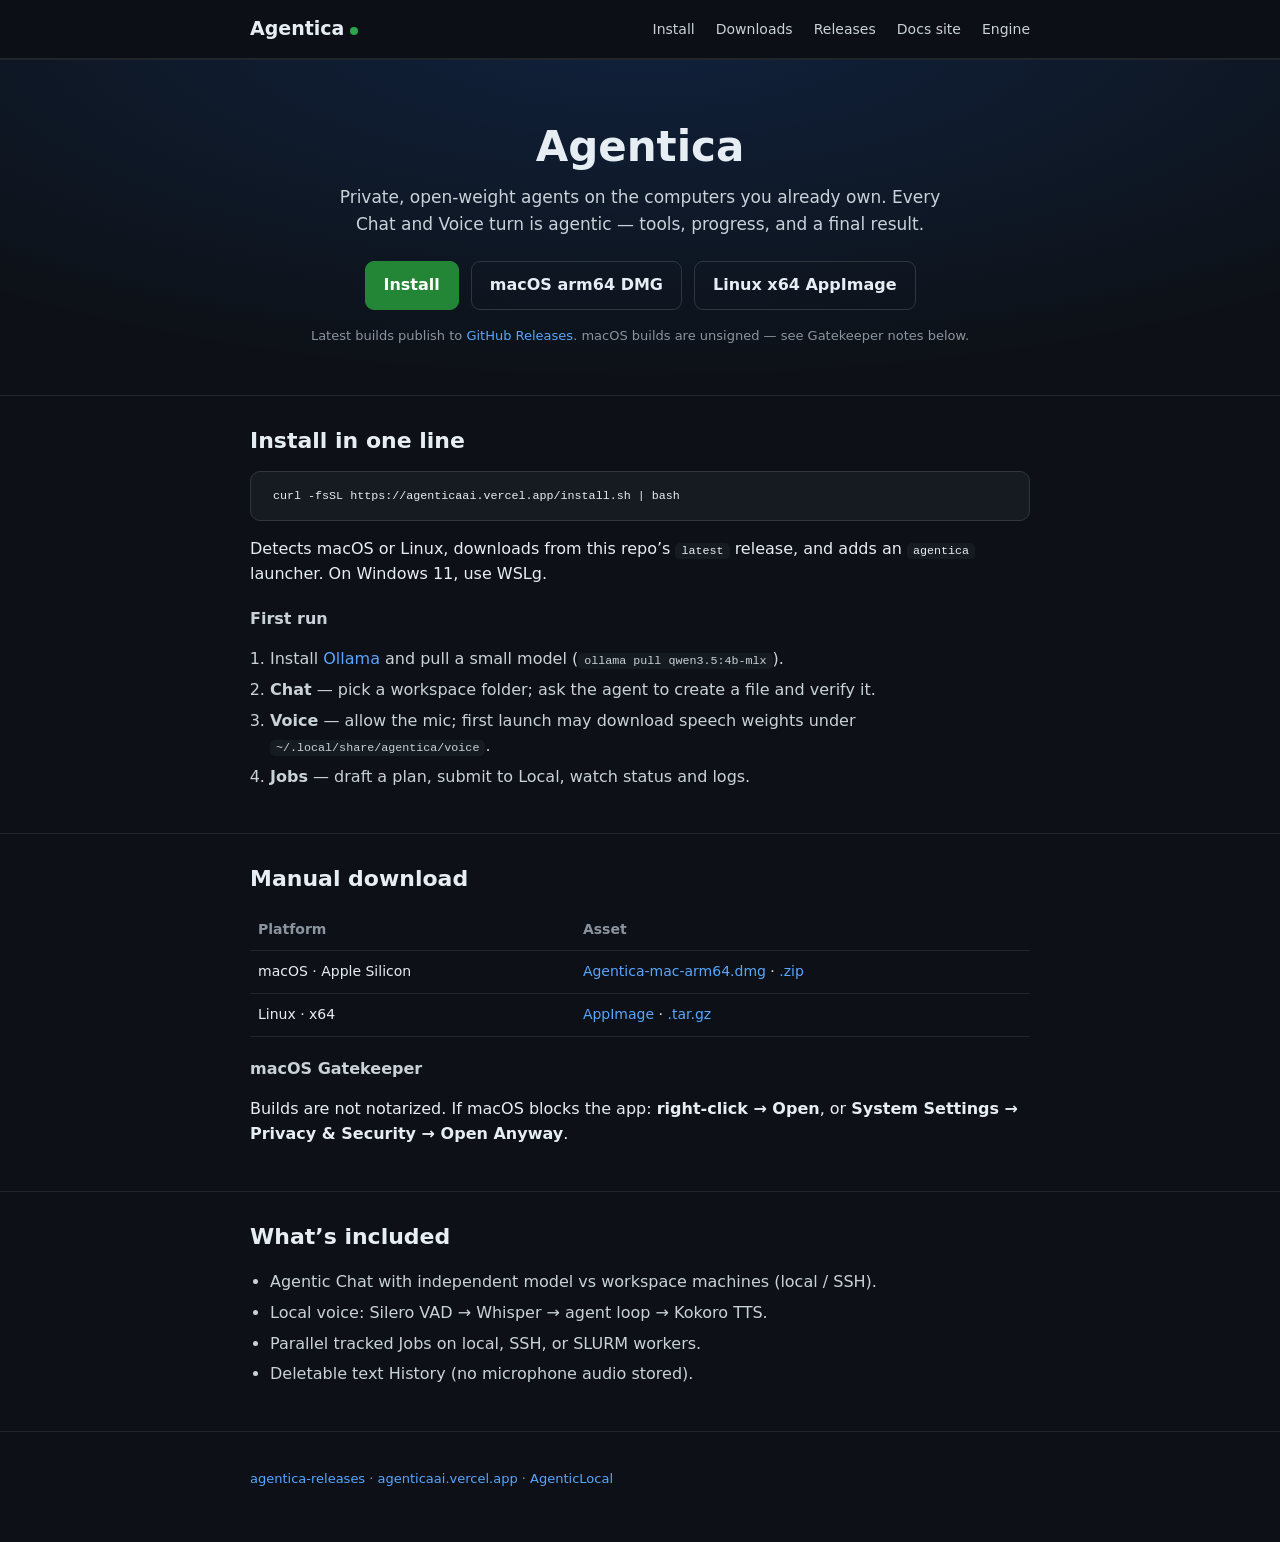
==== docs/index.html @ 96471650 "Add project page and install-first README. Document one-line install, Gatekeeper steps, and GitHub P" ====
<!doctype html>
<html lang="en">
<head>
<meta charset="utf-8" />
<meta name="viewport" content="width=device-width, initial-scale=1" />
<title>Agentica — download</title>
<meta name="description" content="Download Agentica: private, tool-using AI on machines you own. Chat, local voice, and parallel jobs." />
<meta name="theme-color" content="#0d1117" />
<link rel="stylesheet" href="style.css" />
</head>
<body>
<header>
  <div class="wrap nav">
    <a class="logo" href="./">Agentica<span class="dot"></span></a>
    <nav>
      <a href="#install">Install</a>
      <a href="#platforms">Downloads</a>
      <a href="https://github.com/Bowen-AI/agentica-releases/releases/latest">Releases</a>
      <a href="https://agenticaai.vercel.app/">Docs site</a>
      <a href="https://github.com/Bowen-AI/AgenticLocal">Engine</a>
    </nav>
  </div>
</header>

<section class="hero">
  <div class="wrap">
    <h1>Agentica</h1>
    <p class="lede">
      Private, open-weight agents on the computers you already own.
      Every Chat and Voice turn is agentic — tools, progress, and a final result.
    </p>
    <div class="cta">
      <a class="btn primary" href="#install">Install</a>
      <a class="btn" id="dl-mac" href="https://github.com/Bowen-AI/agentica-releases/releases/latest/download/Agentica-mac-arm64.dmg">macOS arm64 DMG</a>
      <a class="btn" id="dl-linux" href="https://github.com/Bowen-AI/agentica-releases/releases/latest/download/Agentica-linux-x64.AppImage">Linux x64 AppImage</a>
    </div>
    <p class="sub">Latest builds publish to
      <a href="https://github.com/Bowen-AI/agentica-releases/releases/latest">GitHub Releases</a>.
      macOS builds are unsigned — see Gatekeeper notes below.
    </p>
  </div>
</section>

<section id="install">
  <div class="wrap">
    <h2>Install in one line</h2>
    <pre class="code"><code>curl -fsSL https://agenticaai.vercel.app/install.sh | bash</code></pre>
    <p>Detects macOS or Linux, downloads from this repo’s <code>latest</code> release, and adds an <code>agentica</code> launcher. On Windows 11, use WSLg.</p>
    <h3>First run</h3>
    <ol>
      <li>Install <a href="https://ollama.com">Ollama</a> and pull a small model (<code>ollama pull qwen3.5:4b-mlx</code>).</li>
      <li><strong>Chat</strong> — pick a workspace folder; ask the agent to create a file and verify it.</li>
      <li><strong>Voice</strong> — allow the mic; first launch may download speech weights under <code>~/.local/share/agentica/voice</code>.</li>
      <li><strong>Jobs</strong> — draft a plan, submit to Local, watch status and logs.</li>
    </ol>
  </div>
</section>

<section id="platforms">
  <div class="wrap">
    <h2>Manual download</h2>
    <table>
      <thead><tr><th>Platform</th><th>Asset</th></tr></thead>
      <tbody>
        <tr>
          <td>macOS · Apple Silicon</td>
          <td><a href="https://github.com/Bowen-AI/agentica-releases/releases/latest/download/Agentica-mac-arm64.dmg">Agentica-mac-arm64.dmg</a>
            · <a href="https://github.com/Bowen-AI/agentica-releases/releases/latest/download/Agentica-mac-arm64.zip">.zip</a></td>
        </tr>
        <tr>
          <td>Linux · x64</td>
          <td><a href="https://github.com/Bowen-AI/agentica-releases/releases/latest/download/Agentica-linux-x64.AppImage">AppImage</a>
            · <a href="https://github.com/Bowen-AI/agentica-releases/releases/latest/download/Agentica-linux-x64.tar.gz">.tar.gz</a></td>
        </tr>
      </tbody>
    </table>
    <h3>macOS Gatekeeper</h3>
    <p>Builds are not notarized. If macOS blocks the app: <strong>right-click → Open</strong>, or
      <strong>System Settings → Privacy &amp; Security → Open Anyway</strong>.</p>
  </div>
</section>

<section>
  <div class="wrap">
    <h2>What’s included</h2>
    <ul>
      <li>Agentic Chat with independent model vs workspace machines (local / SSH).</li>
      <li>Local voice: Silero VAD → Whisper → agent loop → Kokoro TTS.</li>
      <li>Parallel tracked Jobs on local, SSH, or SLURM workers.</li>
      <li>Deletable text History (no microphone audio stored).</li>
    </ul>
  </div>
</section>

<footer>
  <div class="wrap">
    <p>
      <a href="https://github.com/Bowen-AI/agentica-releases">agentica-releases</a>
      · <a href="https://agenticaai.vercel.app/">agenticaai.vercel.app</a>
      · <a href="https://github.com/Bowen-AI/AgenticLocal">AgenticLocal</a>
    </p>
  </div>
</footer>
</body>
</html>
---- docs/style.css ----
:root { color-scheme: dark; }
* { box-sizing: border-box; }
body {
  margin: 0;
  background: #0d1117;
  color: #e6edf3;
  font-family: system-ui, -apple-system, Segoe UI, Roboto, sans-serif;
  line-height: 1.55;
}
a { color: #58a6ff; text-decoration: none; }
a:hover { text-decoration: underline; }
code {
  background: #161b22;
  padding: 1px 6px;
  border-radius: 5px;
  font-size: .9em;
}
.wrap { max-width: 820px; margin: 0 auto; padding: 0 20px; }

header {
  border-bottom: 1px solid #21262d;
  position: sticky;
  top: 0;
  background: rgba(13, 17, 23, .9);
  backdrop-filter: blur(6px);
}
.nav {
  display: flex;
  align-items: center;
  justify-content: space-between;
  height: 58px;
}
.logo { font-weight: 800; font-size: 19px; color: #e6edf3; }
.logo:hover { text-decoration: none; }
.logo .dot {
  display: inline-block;
  width: 8px;
  height: 8px;
  border-radius: 50%;
  background: #2da44e;
  margin-left: 6px;
}
nav a { margin-left: 16px; color: #c9d1d9; font-size: 14px; }

.hero {
  padding: 64px 0 36px;
  text-align: center;
  background: radial-gradient(1000px 360px at 50% -40px, rgba(31, 111, 235, .18), transparent);
}
.hero h1 { font-size: 42px; margin: 0 0 14px; line-height: 1.1; }
.lede {
  font-size: 17px;
  color: #c9d1d9;
  max-width: 640px;
  margin: 0 auto 24px;
}
.cta {
  display: flex;
  gap: 12px;
  justify-content: center;
  flex-wrap: wrap;
}
.btn {
  display: inline-block;
  padding: 11px 18px;
  border-radius: 9px;
  border: 1px solid #30363d;
  color: #e6edf3;
  font-weight: 600;
}
.btn.primary { background: #238636; border-color: #238636; color: #fff; }
.btn:hover { text-decoration: none; border-color: #58a6ff; }
.sub { color: #8b949e; font-size: 13px; margin-top: 16px; }

section { padding: 28px 0; border-top: 1px solid #21262d; }
h2 { margin: 0 0 12px; font-size: 22px; }
h3 { margin: 20px 0 8px; font-size: 16px; color: #c9d1d9; }
ol, ul { padding-left: 1.25rem; color: #c9d1d9; }
li { margin: 6px 0; }

.code {
  background: #161b22;
  border: 1px solid #30363d;
  border-radius: 10px;
  padding: 14px 16px;
  overflow-x: auto;
  color: #e6edf3;
}
table {
  width: 100%;
  border-collapse: collapse;
  font-size: 14px;
}
th, td {
  text-align: left;
  padding: 10px 8px;
  border-bottom: 1px solid #21262d;
}
th { color: #8b949e; font-weight: 600; }

footer {
  border-top: 1px solid #21262d;
  padding: 24px 0 40px;
  color: #8b949e;
  font-size: 13px;
}

@media (max-width: 640px) {
  .hero h1 { font-size: 32px; }
  nav a { margin-left: 10px; font-size: 13px; }
}
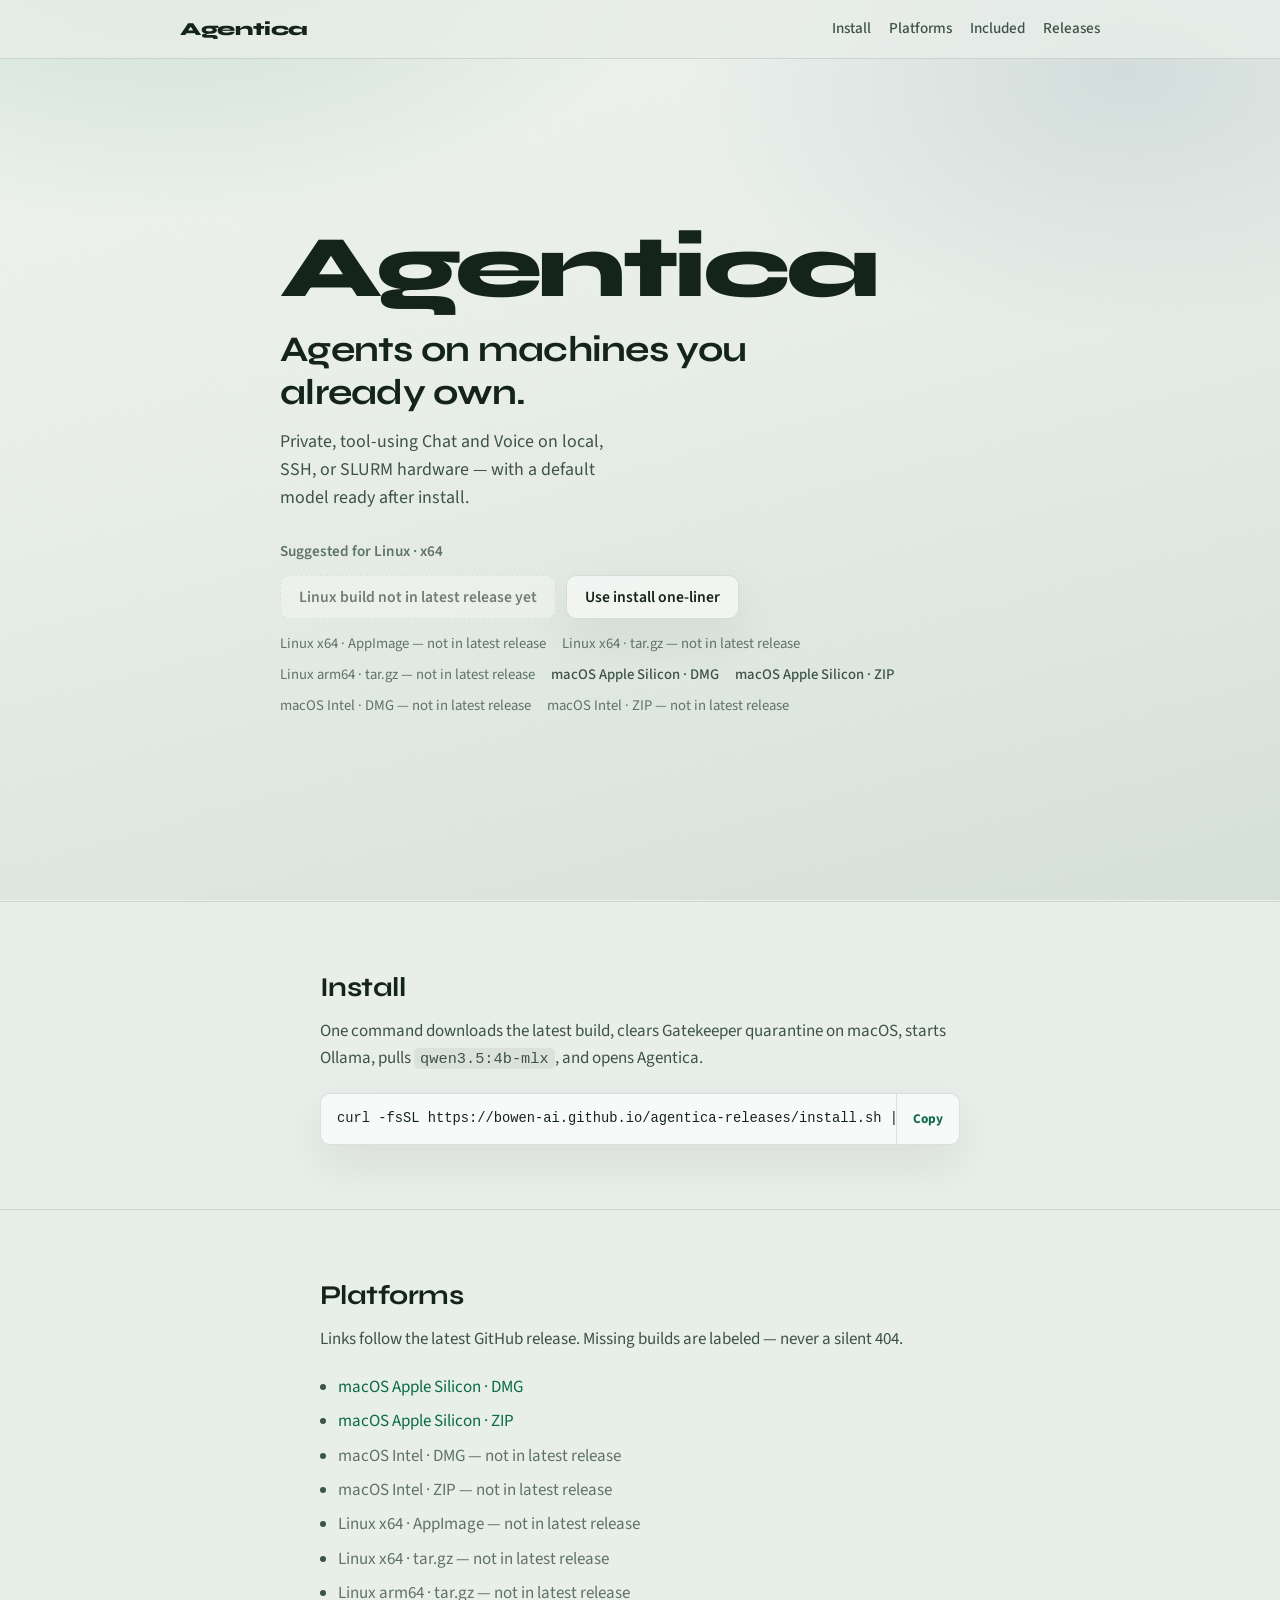
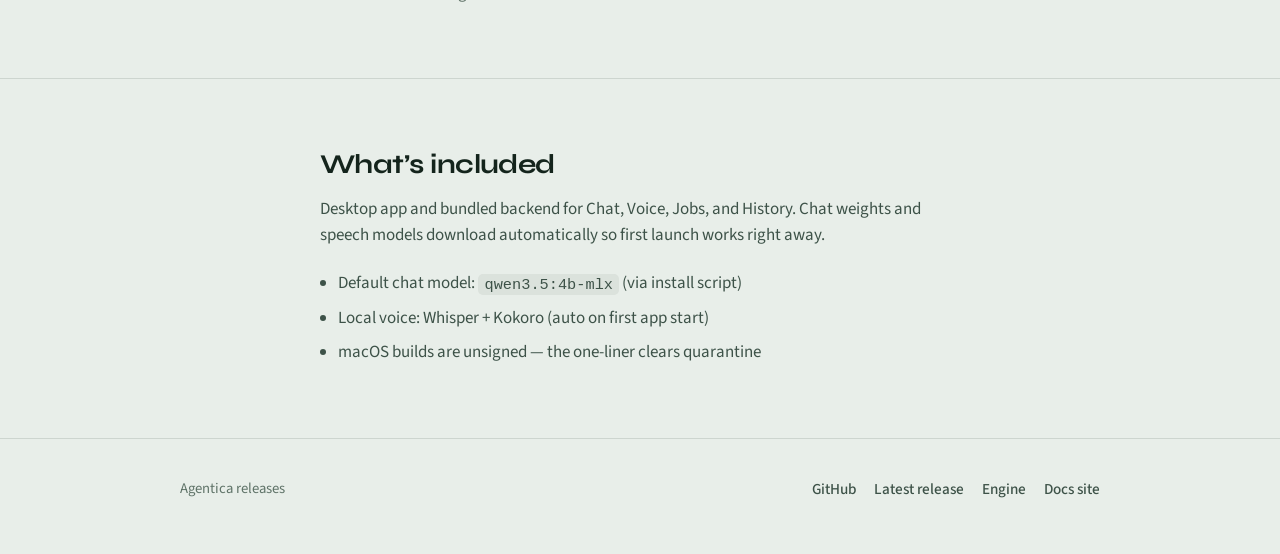
==== commit 1c0cd9db: "Polish Pages landing with working OS-aware downloads. Professional light hero, Syne/Source Sans typo" ====
--- a/docs/index.html
+++ b/docs/index.html
@@ -3,103 +3,89 @@
 <head>
 <meta charset="utf-8" />
 <meta name="viewport" content="width=device-width, initial-scale=1" />
-<title>Agentica — download</title>
-<meta name="description" content="Download Agentica: private, tool-using AI on machines you own. Chat, local voice, and parallel jobs." />
-<meta name="theme-color" content="#0d1117" />
+<title>Agentica</title>
+<meta name="description" content="Install Agentica — private agents on machines you own. One command installs the app, pulls the default model, and opens Chat ready to use." />
+<meta name="theme-color" content="#e8eee9" />
+<link rel="preconnect" href="https://fonts.googleapis.com" />
+<link rel="preconnect" href="https://fonts.gstatic.com" crossorigin />
+<link href="https://fonts.googleapis.com/css2?family=Source+Sans+3:wght@400;500;600;700&family=Syne:wght@600;700;800&display=swap" rel="stylesheet" />
 <link rel="stylesheet" href="style.css" />
 </head>
 <body>
-<header>
-  <div class="wrap nav">
-    <a class="logo" href="./">Agentica<span class="dot"></span></a>
+<div class="atmosphere" aria-hidden="true"></div>
+
+<header class="top">
+  <div class="wrap bar">
+    <a class="brand-nav" href="#top">Agentica</a>
     <nav>
       <a href="#install">Install</a>
-      <a href="#platforms">Downloads</a>
-      <a href="https://github.com/Bowen-AI/agentica-releases/releases/latest">Releases</a>
-      <a href="https://agenticaai.vercel.app/">Docs site</a>
-      <a href="https://github.com/Bowen-AI/AgenticLocal">Engine</a>
+      <a href="#platforms">Platforms</a>
+      <a href="#included">Included</a>
+      <a href="https://github.com/Bowen-AI/agentica-releases/releases/latest" rel="noopener">Releases</a>
     </nav>
   </div>
 </header>
 
-<section class="hero">
-  <div class="wrap">
-    <h1>Agentica</h1>
-    <p class="lede">
-      Private, open-weight agents on the computers you already own.
-      Every Chat and Voice turn is agentic — tools, progress, and a final result.
-    </p>
-    <div class="cta">
-      <a class="btn primary" href="#install">Install</a>
-      <a class="btn" id="dl-mac" href="https://github.com/Bowen-AI/agentica-releases/releases/latest/download/Agentica-mac-arm64.dmg">macOS arm64 DMG</a>
-      <a class="btn" id="dl-linux" href="https://github.com/Bowen-AI/agentica-releases/releases/latest/download/Agentica-linux-x64.AppImage">Linux x64 AppImage</a>
+<main id="top">
+  <section class="hero">
+    <div class="wrap hero-inner">
+      <p class="brand reveal">Agentica</p>
+      <h1 class="reveal delay-1">Agents on machines you already own.</h1>
+      <p class="lede reveal delay-2">
+        Private, tool-using Chat and Voice on local, SSH, or SLURM hardware — with a default model ready after install.
+      </p>
+
+      <p class="detect reveal delay-3" id="detect-label">Detecting your system…</p>
+      <div class="cta reveal delay-3" id="primary-cta"></div>
+      <ul class="alt-inline reveal delay-4" id="alt-list"></ul>
     </div>
-    <p class="sub">Latest builds publish to
-      <a href="https://github.com/Bowen-AI/agentica-releases/releases/latest">GitHub Releases</a>.
-      macOS builds are unsigned — see Gatekeeper notes below.
-    </p>
-  </div>
-</section>
+  </section>
 
-<section id="install">
-  <div class="wrap">
-    <h2>Install in one line</h2>
-    <pre class="code"><code>curl -fsSL https://agenticaai.vercel.app/install.sh | bash</code></pre>
-    <p>Detects macOS or Linux, downloads from this repo’s <code>latest</code> release, and adds an <code>agentica</code> launcher. On Windows 11, use WSLg.</p>
-    <h3>First run</h3>
-    <ol>
-      <li>Install <a href="https://ollama.com">Ollama</a> and pull a small model (<code>ollama pull qwen3.5:4b-mlx</code>).</li>
-      <li><strong>Chat</strong> — pick a workspace folder; ask the agent to create a file and verify it.</li>
-      <li><strong>Voice</strong> — allow the mic; first launch may download speech weights under <code>~/.local/share/agentica/voice</code>.</li>
-      <li><strong>Jobs</strong> — draft a plan, submit to Local, watch status and logs.</li>
-    </ol>
-  </div>
-</section>
+  <section class="section" id="install">
+    <div class="wrap narrow">
+      <h2>Install</h2>
+      <p class="section-lede">One command downloads the latest build, clears Gatekeeper quarantine on macOS, starts Ollama, pulls <code>qwen3.5:4b-mlx</code>, and opens Agentica.</p>
+      <div class="cmd">
+        <code id="oneliner">curl -fsSL https://bowen-ai.github.io/agentica-releases/install.sh | bash</code>
+        <button type="button" class="copy" id="copy-btn" aria-label="Copy install command">Copy</button>
+      </div>
+      <p class="hint" id="copy-status" hidden>Copied.</p>
+    </div>
+  </section>
 
-<section id="platforms">
-  <div class="wrap">
-    <h2>Manual download</h2>
-    <table>
-      <thead><tr><th>Platform</th><th>Asset</th></tr></thead>
-      <tbody>
-        <tr>
-          <td>macOS · Apple Silicon</td>
-          <td><a href="https://github.com/Bowen-AI/agentica-releases/releases/latest/download/Agentica-mac-arm64.dmg">Agentica-mac-arm64.dmg</a>
-            · <a href="https://github.com/Bowen-AI/agentica-releases/releases/latest/download/Agentica-mac-arm64.zip">.zip</a></td>
-        </tr>
-        <tr>
-          <td>Linux · x64</td>
-          <td><a href="https://github.com/Bowen-AI/agentica-releases/releases/latest/download/Agentica-linux-x64.AppImage">AppImage</a>
-            · <a href="https://github.com/Bowen-AI/agentica-releases/releases/latest/download/Agentica-linux-x64.tar.gz">.tar.gz</a></td>
-        </tr>
-      </tbody>
-    </table>
-    <h3>macOS Gatekeeper</h3>
-    <p>Builds are not notarized. If macOS blocks the app: <strong>right-click → Open</strong>, or
-      <strong>System Settings → Privacy &amp; Security → Open Anyway</strong>.</p>
-  </div>
-</section>
+  <section class="section" id="platforms">
+    <div class="wrap narrow">
+      <h2>Platforms</h2>
+      <p class="section-lede">Links follow the latest GitHub release. Missing builds are labeled — never a silent 404.</p>
+      <ul class="platform-list" id="platform-list"></ul>
+    </div>
+  </section>
 
-<section>
-  <div class="wrap">
-    <h2>What’s included</h2>
-    <ul>
-      <li>Agentic Chat with independent model vs workspace machines (local / SSH).</li>
-      <li>Local voice: Silero VAD → Whisper → agent loop → Kokoro TTS.</li>
-      <li>Parallel tracked Jobs on local, SSH, or SLURM workers.</li>
-      <li>Deletable text History (no microphone audio stored).</li>
-    </ul>
-  </div>
-</section>
+  <section class="section" id="included">
+    <div class="wrap narrow">
+      <h2>What’s included</h2>
+      <p class="section-lede">Desktop app and bundled backend for Chat, Voice, Jobs, and History. Chat weights and speech models download automatically so first launch works right away.</p>
+      <ul class="plain">
+        <li>Default chat model: <code>qwen3.5:4b-mlx</code> (via install script)</li>
+        <li>Local voice: Whisper + Kokoro (auto on first app start)</li>
+        <li>macOS builds are unsigned — the one-liner clears quarantine</li>
+      </ul>
+    </div>
+  </section>
+</main>
 
-<footer>
-  <div class="wrap">
-    <p>
-      <a href="https://github.com/Bowen-AI/agentica-releases">agentica-releases</a>
-      · <a href="https://agenticaai.vercel.app/">agenticaai.vercel.app</a>
-      · <a href="https://github.com/Bowen-AI/AgenticLocal">AgenticLocal</a>
-    </p>
+<footer class="foot">
+  <div class="wrap bar">
+    <span>Agentica releases</span>
+    <nav>
+      <a href="https://github.com/Bowen-AI/agentica-releases" rel="noopener">GitHub</a>
+      <a href="https://github.com/Bowen-AI/agentica-releases/releases/latest" rel="noopener">Latest release</a>
+      <a href="https://github.com/Bowen-AI/AgenticLocal" rel="noopener">Engine</a>
+      <a href="https://agenticaai.vercel.app/" rel="noopener">Docs site</a>
+    </nav>
   </div>
 </footer>
+
+<script src="site.js"></script>
 </body>
 </html>
--- a/docs/style.css
+++ b/docs/style.css
@@ -1,111 +1,306 @@
-:root { color-scheme: dark; }
+:root {
+  --bg: #e8eee9;
+  --bg-deep: #d5e0d8;
+  --ink: #14241c;
+  --ink-soft: #3d5248;
+  --muted: #5f7368;
+  --line: rgba(20, 36, 28, 0.12);
+  --accent: #0b6b45;
+  --accent-hover: #095538;
+  --surface: rgba(255, 255, 255, 0.55);
+  --shadow: 0 18px 50px rgba(20, 36, 28, 0.08);
+  --font-display: "Syne", "Segoe UI", sans-serif;
+  --font-body: "Source Sans 3", "Segoe UI", sans-serif;
+  --radius: 10px;
+  --max: 920px;
+  --narrow: 640px;
+  color-scheme: light;
+}
+
 * { box-sizing: border-box; }
+html { scroll-behavior: smooth; }
 body {
   margin: 0;
-  background: #0d1117;
-  color: #e6edf3;
-  font-family: system-ui, -apple-system, Segoe UI, Roboto, sans-serif;
+  min-height: 100vh;
+  color: var(--ink);
+  font-family: var(--font-body);
+  font-size: 17px;
   line-height: 1.55;
-}
-a { color: #58a6ff; text-decoration: none; }
-a:hover { text-decoration: underline; }
+  background: var(--bg);
+  position: relative;
+  overflow-x: hidden;
+}
+
+.atmosphere {
+  position: fixed;
+  inset: 0;
+  z-index: -1;
+  background:
+    radial-gradient(900px 520px at 12% -10%, rgba(11, 107, 69, 0.16), transparent 60%),
+    radial-gradient(800px 480px at 88% 8%, rgba(70, 110, 130, 0.14), transparent 55%),
+    linear-gradient(165deg, #eef3ef 0%, var(--bg) 42%, var(--bg-deep) 100%);
+  animation: ambient 18s ease-in-out infinite alternate;
+}
+.atmosphere::after {
+  content: "";
+  position: absolute;
+  inset: 0;
+  opacity: 0.35;
+  background-image: url("data:image/svg+xml,%3Csvg xmlns='http://www.w3.org/2000/svg' width='160' height='160'%3E%3Cfilter id='n'%3E%3CfeTurbulence type='fractalNoise' baseFrequency='0.8' numOctaves='2' stitchTiles='stitch'/%3E%3C/filter%3E%3Crect width='160' height='160' filter='url(%23n)' opacity='0.05'/%3E%3C/svg%3E");
+  pointer-events: none;
+}
+
+@keyframes ambient {
+  from { filter: hue-rotate(0deg) saturate(1); }
+  to { filter: hue-rotate(8deg) saturate(1.05); }
+}
+
+a { color: var(--accent); text-decoration: none; }
+a:hover { text-decoration: underline; text-underline-offset: 3px; }
 code {
-  background: #161b22;
-  padding: 1px 6px;
+  font-family: ui-monospace, SFMono-Regular, Menlo, Consolas, monospace;
+  font-size: 0.9em;
+  background: rgba(20, 36, 28, 0.06);
+  padding: 0.1em 0.4em;
   border-radius: 5px;
-  font-size: .9em;
-}
-.wrap { max-width: 820px; margin: 0 auto; padding: 0 20px; }
-
-header {
-  border-bottom: 1px solid #21262d;
+}
+
+.wrap {
+  width: min(100% - 40px, var(--max));
+  margin: 0 auto;
+}
+.wrap.narrow { width: min(100% - 40px, var(--narrow)); }
+
+.top {
   position: sticky;
   top: 0;
-  background: rgba(13, 17, 23, .9);
-  backdrop-filter: blur(6px);
-}
-.nav {
+  z-index: 20;
+  backdrop-filter: blur(10px);
+  background: rgba(232, 238, 233, 0.78);
+  border-bottom: 1px solid var(--line);
+}
+.bar {
   display: flex;
   align-items: center;
   justify-content: space-between;
-  height: 58px;
-}
-.logo { font-weight: 800; font-size: 19px; color: #e6edf3; }
-.logo:hover { text-decoration: none; }
-.logo .dot {
-  display: inline-block;
-  width: 8px;
-  height: 8px;
-  border-radius: 50%;
-  background: #2da44e;
-  margin-left: 6px;
-}
-nav a { margin-left: 16px; color: #c9d1d9; font-size: 14px; }
+  min-height: 58px;
+  gap: 16px;
+}
+.brand-nav {
+  font-family: var(--font-display);
+  font-weight: 800;
+  font-size: 1.15rem;
+  color: var(--ink);
+  letter-spacing: -0.02em;
+}
+.brand-nav:hover { text-decoration: none; color: var(--accent); }
+.top nav, .foot nav {
+  display: flex;
+  flex-wrap: wrap;
+  gap: 14px 18px;
+  align-items: center;
+}
+.top nav a, .foot nav a {
+  color: var(--ink-soft);
+  font-size: 0.95rem;
+  font-weight: 500;
+}
+.top nav a:hover, .foot nav a:hover { color: var(--accent); }
 
 .hero {
-  padding: 64px 0 36px;
-  text-align: center;
-  background: radial-gradient(1000px 360px at 50% -40px, rgba(31, 111, 235, .18), transparent);
-}
-.hero h1 { font-size: 42px; margin: 0 0 14px; line-height: 1.1; }
+  min-height: calc(100vh - 58px);
+  display: flex;
+  align-items: center;
+  padding: 56px 0 72px;
+}
+.hero-inner { text-align: left; max-width: 720px; }
+.brand {
+  font-family: var(--font-display);
+  font-weight: 800;
+  font-size: clamp(3rem, 8vw, 5.5rem);
+  line-height: 0.95;
+  letter-spacing: -0.04em;
+  margin: 0 0 18px;
+  color: var(--ink);
+}
+.hero h1 {
+  font-family: var(--font-display);
+  font-weight: 700;
+  font-size: clamp(1.55rem, 3.4vw, 2.25rem);
+  line-height: 1.2;
+  letter-spacing: -0.02em;
+  margin: 0 0 14px;
+  max-width: 18ch;
+}
 .lede {
-  font-size: 17px;
-  color: #c9d1d9;
-  max-width: 640px;
-  margin: 0 auto 24px;
-}
+  margin: 0 0 28px;
+  max-width: 38ch;
+  color: var(--ink-soft);
+  font-size: 1.12rem;
+}
+.detect {
+  margin: 0 0 12px;
+  color: var(--muted);
+  font-size: 0.95rem;
+  font-weight: 600;
+}
+
 .cta {
   display: flex;
-  gap: 12px;
+  flex-wrap: wrap;
+  gap: 10px;
+  margin-bottom: 14px;
+}
+.btn {
+  display: inline-flex;
+  align-items: center;
   justify-content: center;
+  min-height: 44px;
+  padding: 0 18px;
+  border-radius: var(--radius);
+  border: 1px solid var(--line);
+  background: var(--surface);
+  color: var(--ink);
+  font-family: var(--font-body);
+  font-weight: 600;
+  font-size: 0.98rem;
+  box-shadow: var(--shadow);
+  transition: transform 160ms ease, background 160ms ease, border-color 160ms ease, color 160ms ease;
+}
+.btn:hover {
+  text-decoration: none;
+  transform: translateY(-1px);
+  border-color: rgba(11, 107, 69, 0.35);
+}
+.btn.primary {
+  background: var(--accent);
+  border-color: var(--accent);
+  color: #fff;
+}
+.btn.primary:hover {
+  background: var(--accent-hover);
+  border-color: var(--accent-hover);
+  color: #fff;
+}
+.btn.disabled,
+.btn:disabled {
+  opacity: 0.55;
+  cursor: not-allowed;
+  box-shadow: none;
+  transform: none;
+  border-style: dashed;
+  pointer-events: none;
+}
+
+.alt-inline {
+  list-style: none;
+  margin: 0;
+  padding: 0;
+  display: flex;
   flex-wrap: wrap;
-}
-.btn {
-  display: inline-block;
-  padding: 11px 18px;
-  border-radius: 9px;
-  border: 1px solid #30363d;
-  color: #e6edf3;
+  gap: 8px 16px;
+  color: var(--muted);
+  font-size: 0.92rem;
+}
+.alt-inline a { color: var(--ink-soft); font-weight: 500; }
+.alt-inline .soon { color: var(--muted); }
+
+.section {
+  padding: 64px 0;
+  border-top: 1px solid var(--line);
+}
+.section h2 {
+  font-family: var(--font-display);
+  font-size: 1.7rem;
+  letter-spacing: -0.02em;
+  margin: 0 0 10px;
+}
+.section-lede {
+  margin: 0 0 22px;
+  color: var(--ink-soft);
+}
+
+.cmd {
+  display: flex;
+  align-items: stretch;
+  gap: 0;
+  border: 1px solid var(--line);
+  border-radius: var(--radius);
+  background: rgba(255, 255, 255, 0.7);
+  box-shadow: var(--shadow);
+  overflow: hidden;
+}
+.cmd code {
+  flex: 1;
+  background: transparent;
+  padding: 14px 16px;
+  font-size: 0.86rem;
+  overflow-x: auto;
+  white-space: nowrap;
+}
+.copy {
+  border: 0;
+  border-left: 1px solid var(--line);
+  background: transparent;
+  color: var(--accent);
+  font-family: var(--font-body);
+  font-weight: 700;
+  padding: 0 16px;
+  cursor: pointer;
+  transition: background 160ms ease, color 160ms ease;
+}
+.copy:hover { background: rgba(11, 107, 69, 0.08); }
+.copy.copied { color: var(--ink); }
+.hint {
+  margin: 10px 0 0;
+  color: var(--accent);
+  font-size: 0.9rem;
   font-weight: 600;
 }
-.btn.primary { background: #238636; border-color: #238636; color: #fff; }
-.btn:hover { text-decoration: none; border-color: #58a6ff; }
-.sub { color: #8b949e; font-size: 13px; margin-top: 16px; }
-
-section { padding: 28px 0; border-top: 1px solid #21262d; }
-h2 { margin: 0 0 12px; font-size: 22px; }
-h3 { margin: 20px 0 8px; font-size: 16px; color: #c9d1d9; }
-ol, ul { padding-left: 1.25rem; color: #c9d1d9; }
-li { margin: 6px 0; }
-
-.code {
-  background: #161b22;
-  border: 1px solid #30363d;
-  border-radius: 10px;
-  padding: 14px 16px;
-  overflow-x: auto;
-  color: #e6edf3;
-}
-table {
-  width: 100%;
-  border-collapse: collapse;
-  font-size: 14px;
-}
-th, td {
-  text-align: left;
-  padding: 10px 8px;
-  border-bottom: 1px solid #21262d;
-}
-th { color: #8b949e; font-weight: 600; }
-
-footer {
-  border-top: 1px solid #21262d;
-  padding: 24px 0 40px;
-  color: #8b949e;
-  font-size: 13px;
+
+.platform-list, .plain {
+  margin: 0;
+  padding-left: 1.15rem;
+  color: var(--ink-soft);
+}
+.platform-list li, .plain li { margin: 8px 0; }
+.platform-list .soon { color: var(--muted); }
+
+.foot {
+  border-top: 1px solid var(--line);
+  padding: 22px 0 36px;
+  color: var(--muted);
+  font-size: 0.92rem;
+}
+
+.reveal {
+  opacity: 0;
+  transform: translateY(10px);
+  animation: fadeup 700ms ease forwards;
+}
+.delay-1 { animation-delay: 80ms; }
+.delay-2 { animation-delay: 160ms; }
+.delay-3 { animation-delay: 240ms; }
+.delay-4 { animation-delay: 320ms; }
+@keyframes fadeup {
+  to { opacity: 1; transform: none; }
 }
 
 @media (max-width: 640px) {
-  .hero h1 { font-size: 32px; }
-  nav a { margin-left: 10px; font-size: 13px; }
-}
+  .hero { min-height: auto; padding: 40px 0 56px; }
+  .brand { font-size: clamp(2.6rem, 14vw, 3.6rem); }
+  .top nav a:nth-child(n+3) { display: none; }
+  .cmd { flex-direction: column; }
+  .copy {
+    border-left: 0;
+    border-top: 1px solid var(--line);
+    min-height: 44px;
+  }
+  .bar { flex-wrap: wrap; padding: 10px 0; }
+}
+
+@media (prefers-reduced-motion: reduce) {
+  .atmosphere { animation: none; }
+  .reveal { animation: none; opacity: 1; transform: none; }
+  .btn { transition: none; }
+}
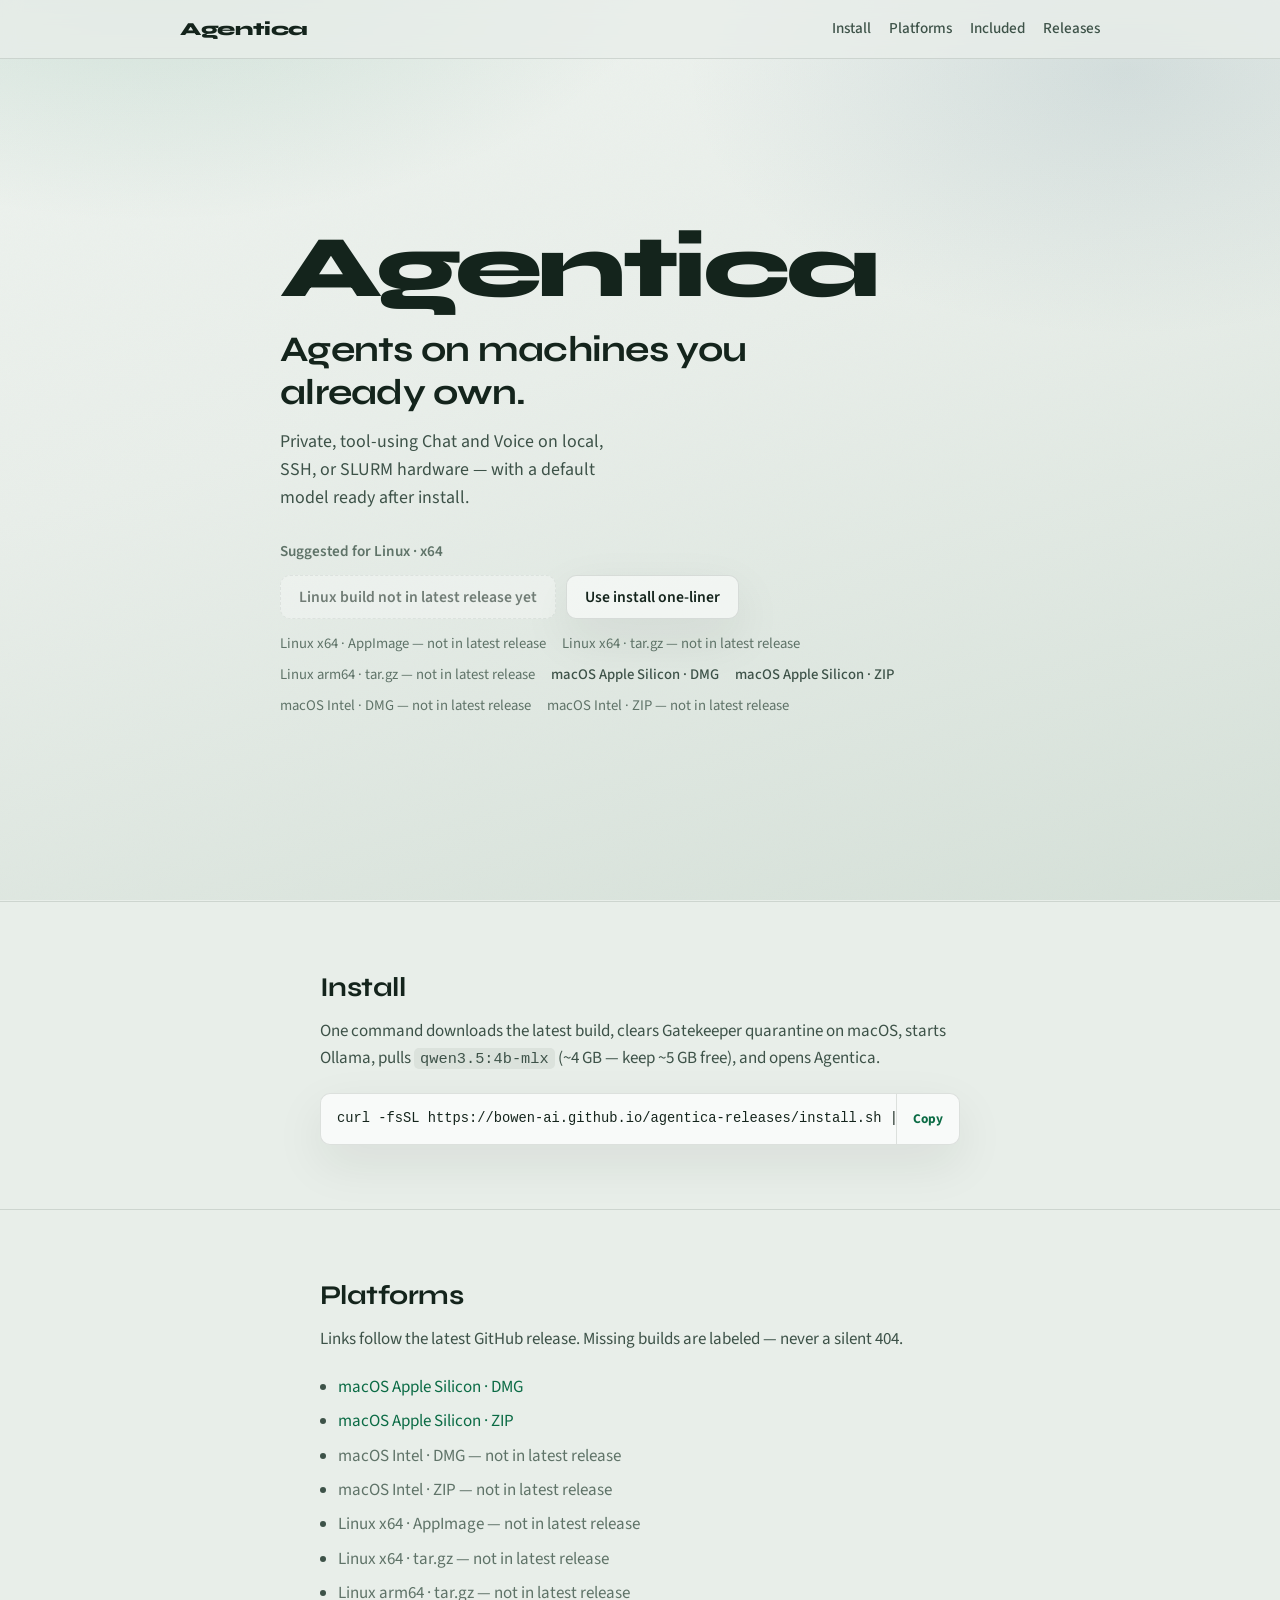
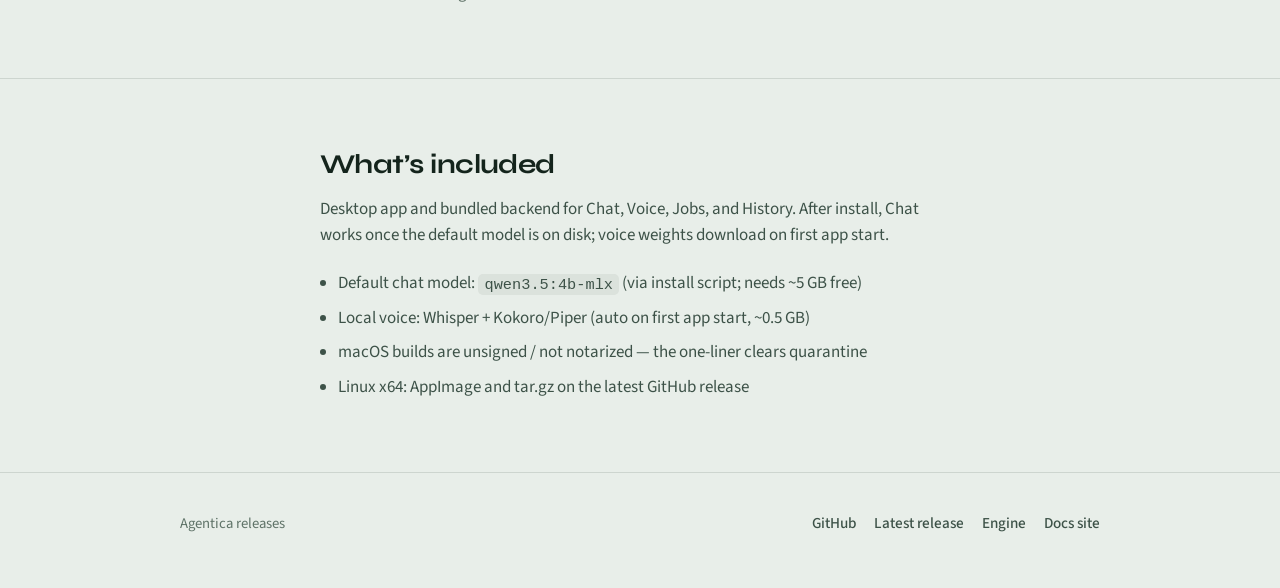
==== commit 7f43e76a: "Document from-scratch install requirements and disk-space guard. Verified on macOS: Chat works after" ====
--- a/docs/index.html
+++ b/docs/index.html
@@ -44,7 +44,7 @@
   <section class="section" id="install">
     <div class="wrap narrow">
       <h2>Install</h2>
-      <p class="section-lede">One command downloads the latest build, clears Gatekeeper quarantine on macOS, starts Ollama, pulls <code>qwen3.5:4b-mlx</code>, and opens Agentica.</p>
+      <p class="section-lede">One command downloads the latest build, clears Gatekeeper quarantine on macOS, starts Ollama, pulls <code>qwen3.5:4b-mlx</code> (~4&nbsp;GB — keep ~5&nbsp;GB free), and opens Agentica.</p>
       <div class="cmd">
         <code id="oneliner">curl -fsSL https://bowen-ai.github.io/agentica-releases/install.sh | bash</code>
         <button type="button" class="copy" id="copy-btn" aria-label="Copy install command">Copy</button>
@@ -64,11 +64,12 @@
   <section class="section" id="included">
     <div class="wrap narrow">
       <h2>What’s included</h2>
-      <p class="section-lede">Desktop app and bundled backend for Chat, Voice, Jobs, and History. Chat weights and speech models download automatically so first launch works right away.</p>
+      <p class="section-lede">Desktop app and bundled backend for Chat, Voice, Jobs, and History. After install, Chat works once the default model is on disk; voice weights download on first app start.</p>
       <ul class="plain">
-        <li>Default chat model: <code>qwen3.5:4b-mlx</code> (via install script)</li>
-        <li>Local voice: Whisper + Kokoro (auto on first app start)</li>
-        <li>macOS builds are unsigned — the one-liner clears quarantine</li>
+        <li>Default chat model: <code>qwen3.5:4b-mlx</code> (via install script; needs ~5&nbsp;GB free)</li>
+        <li>Local voice: Whisper + Kokoro/Piper (auto on first app start, ~0.5&nbsp;GB)</li>
+        <li>macOS builds are unsigned / not notarized — the one-liner clears quarantine</li>
+        <li>Linux x64: AppImage and tar.gz on the latest GitHub release</li>
       </ul>
     </div>
   </section>
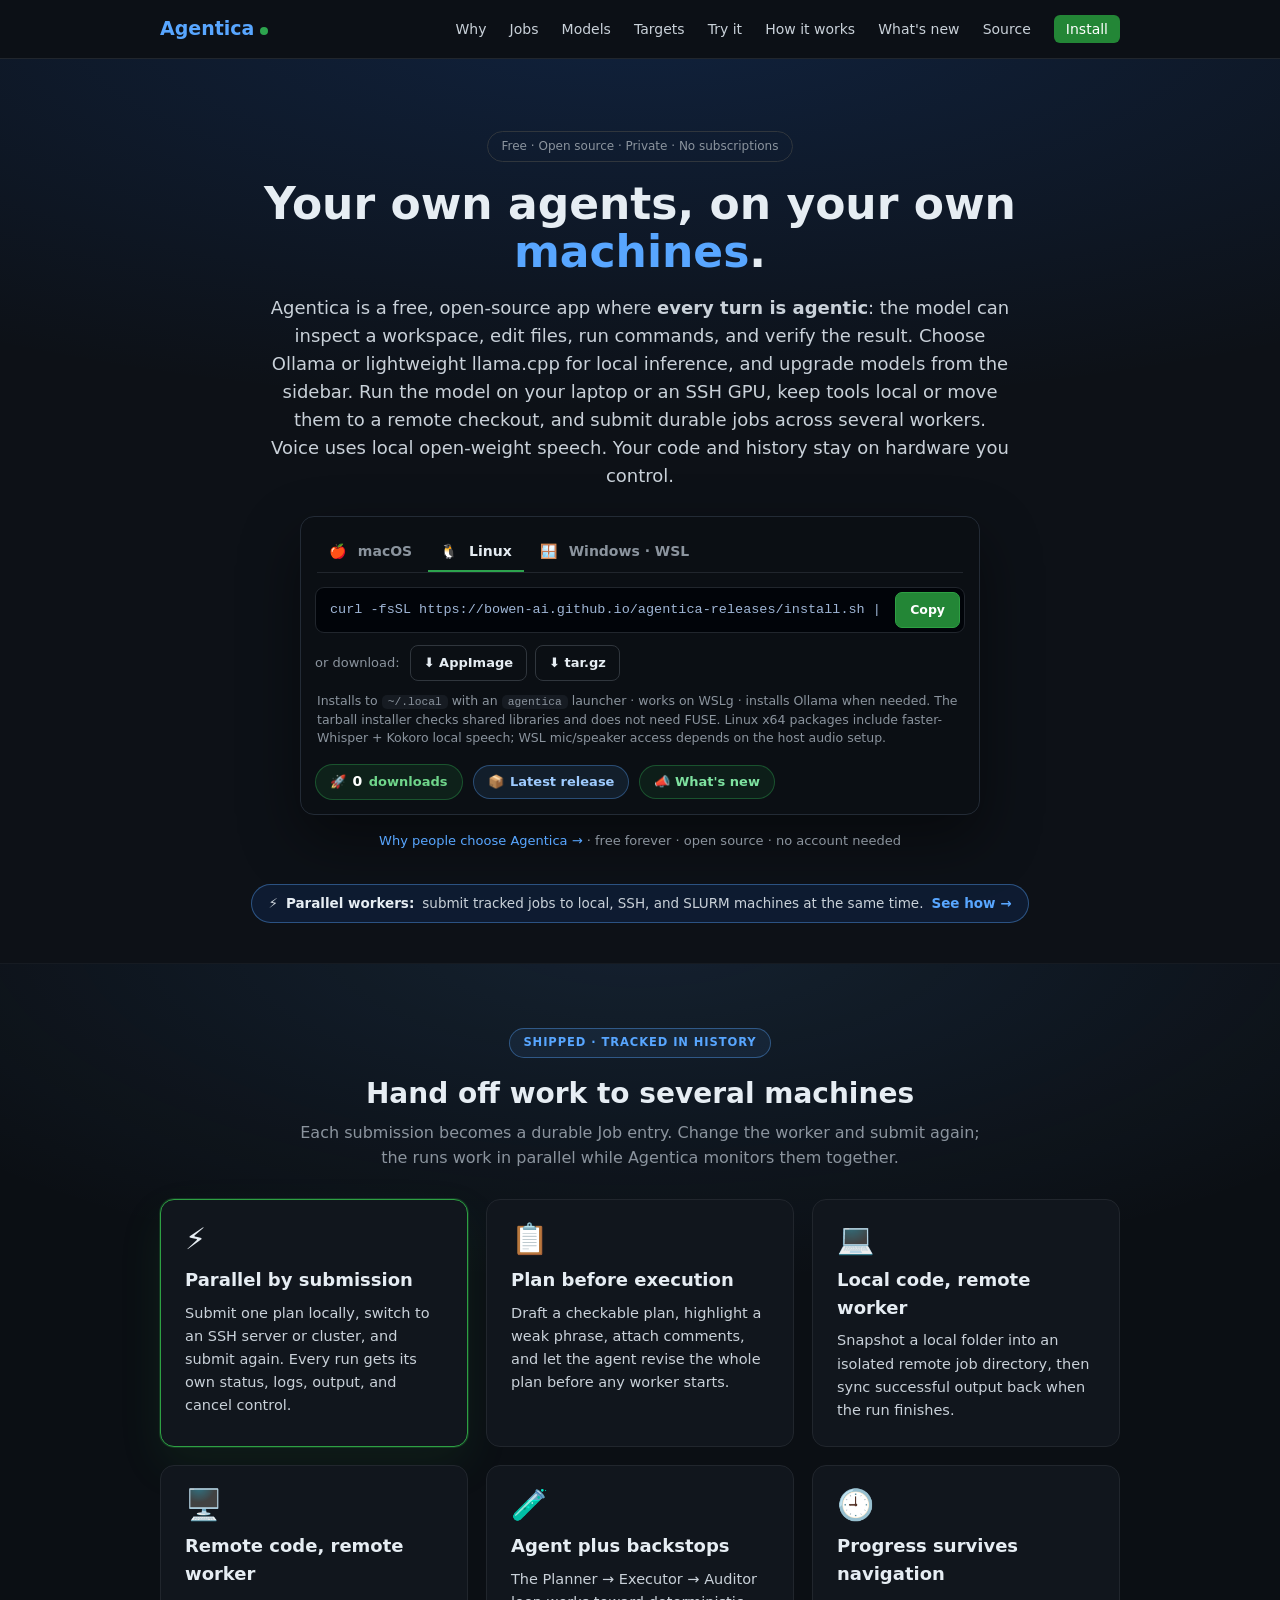
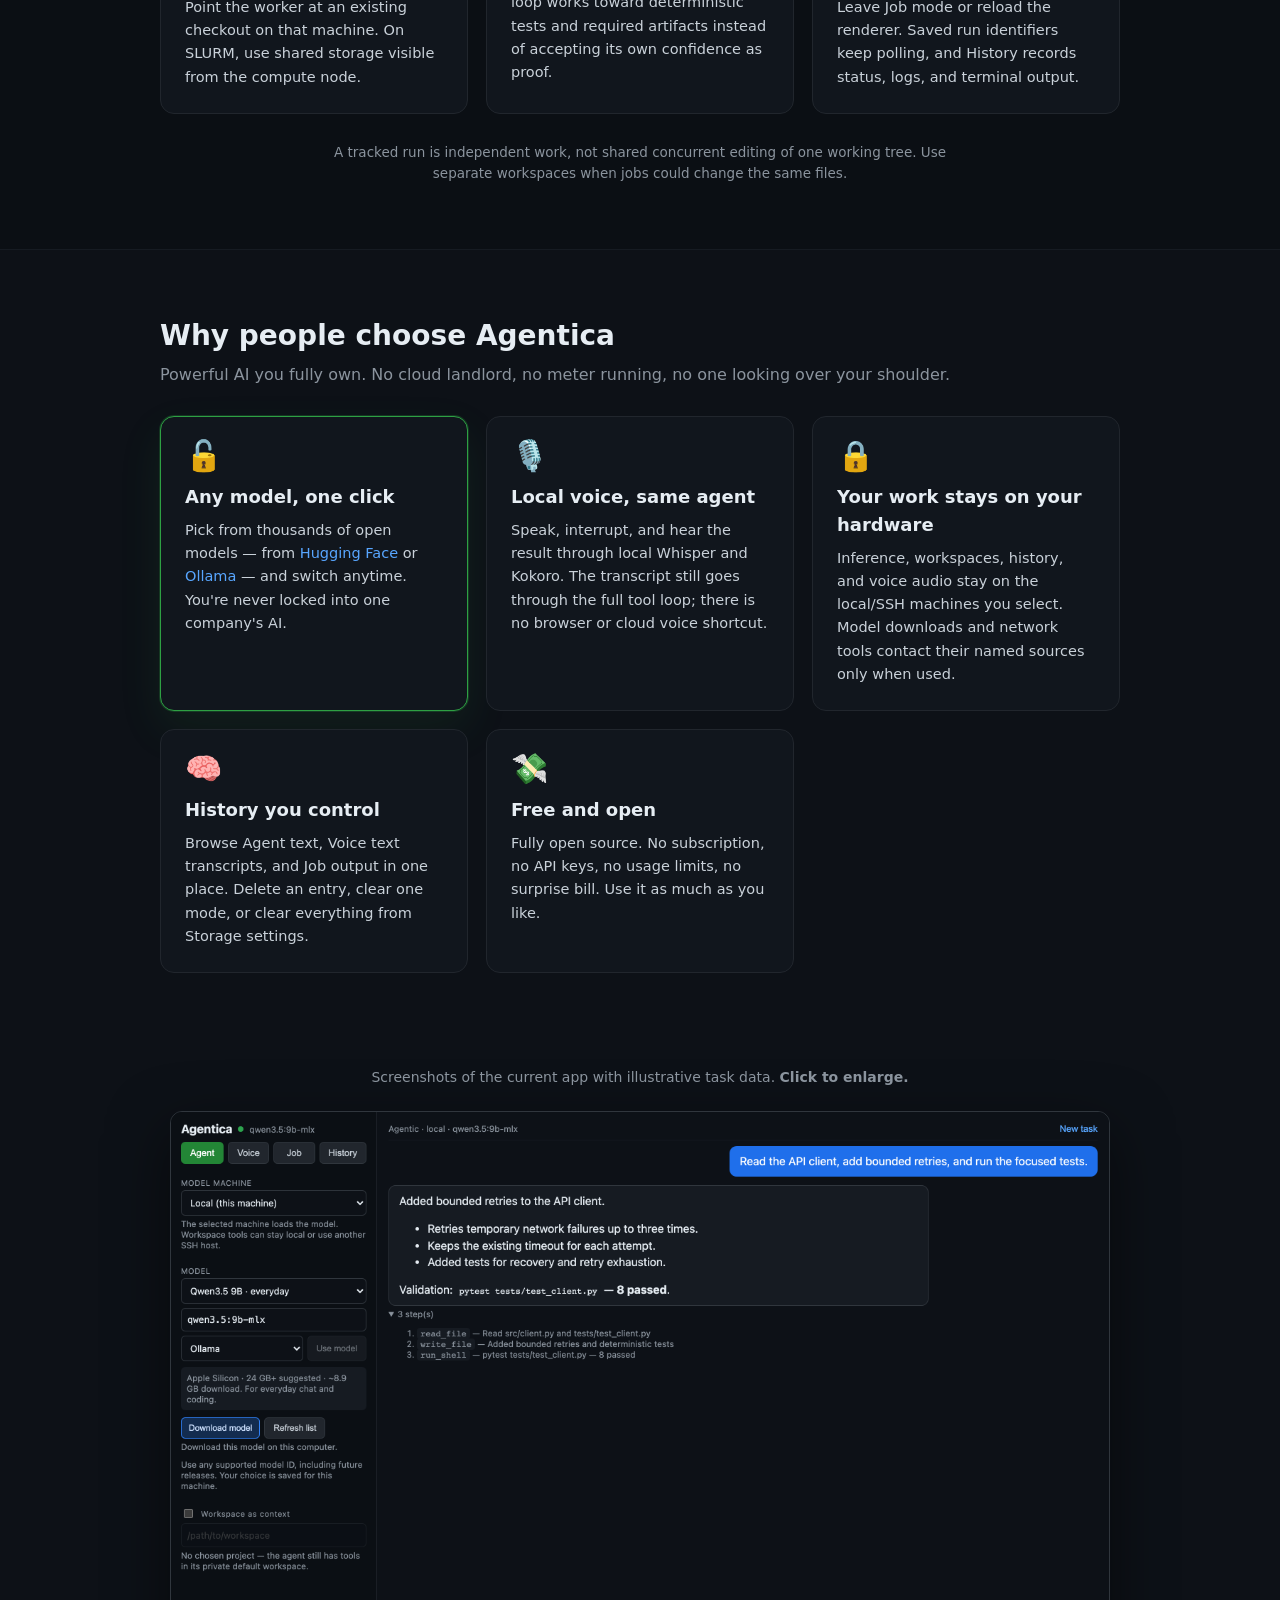
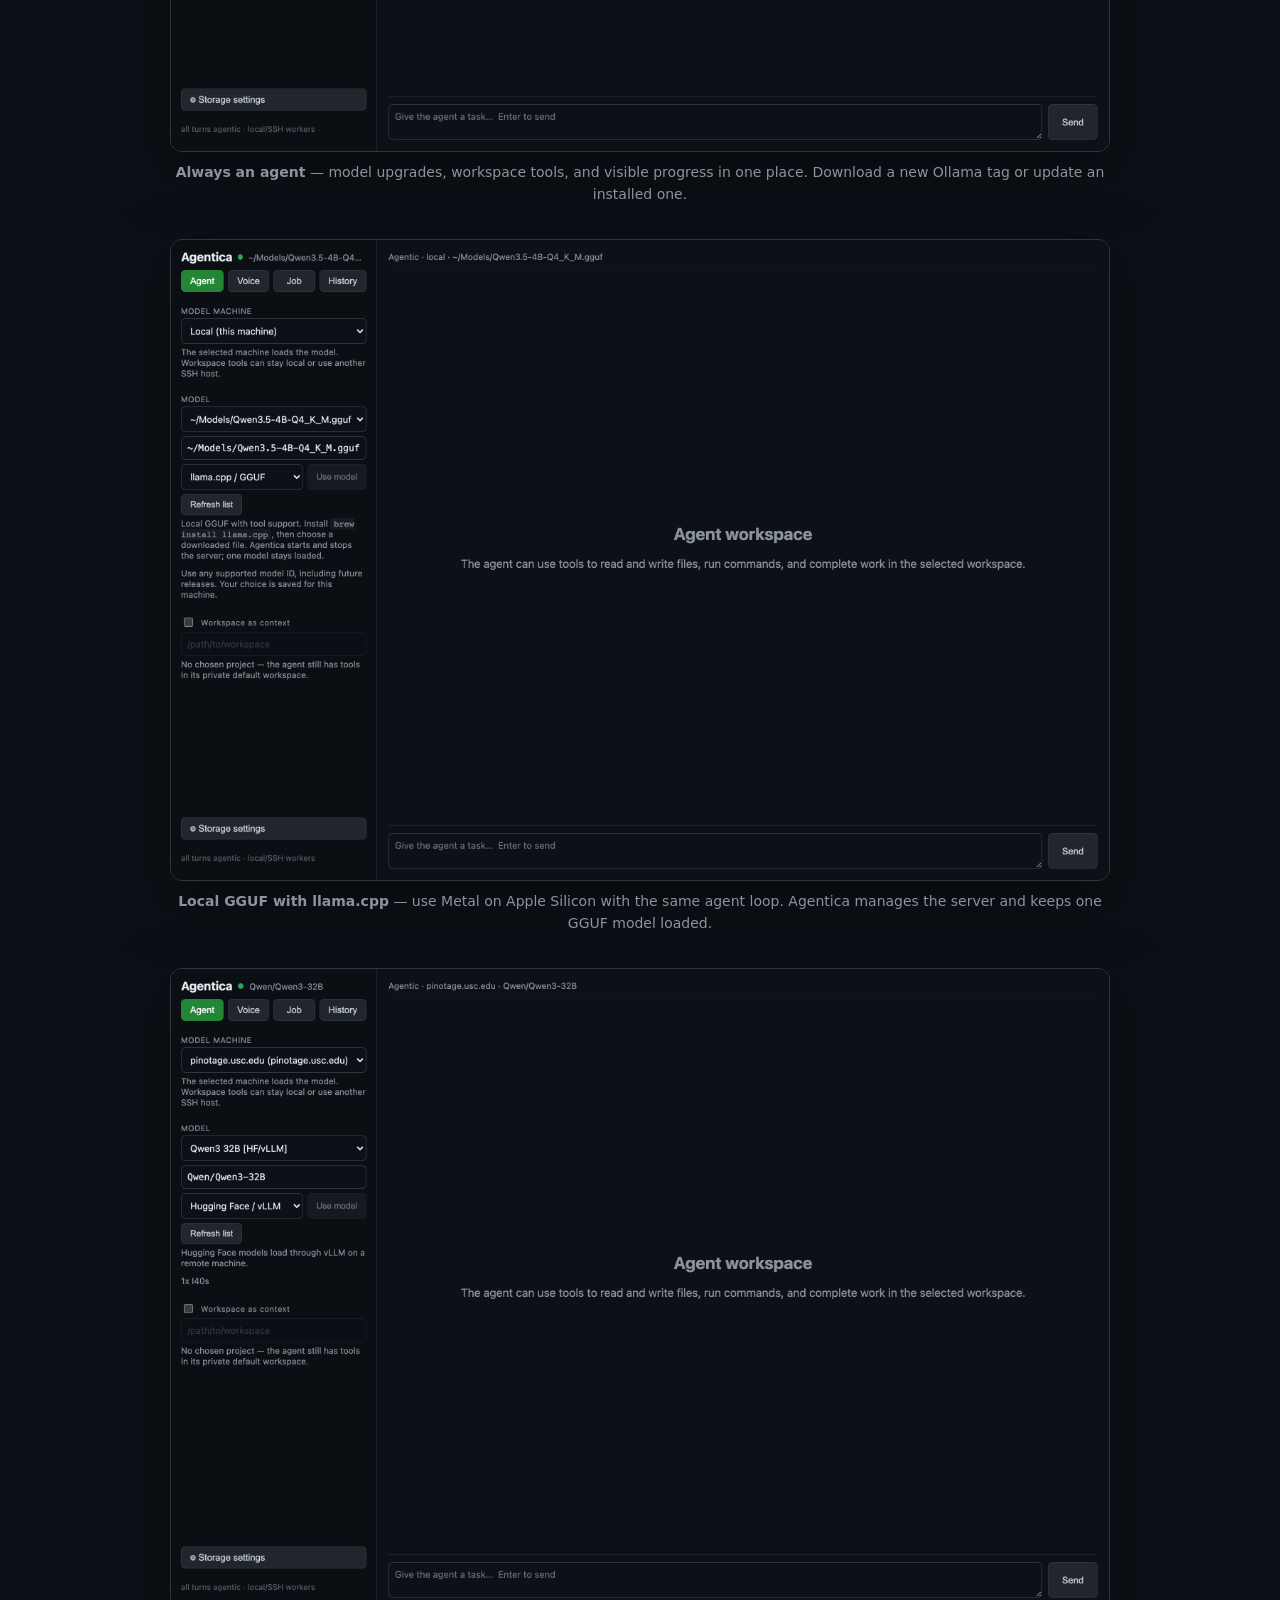
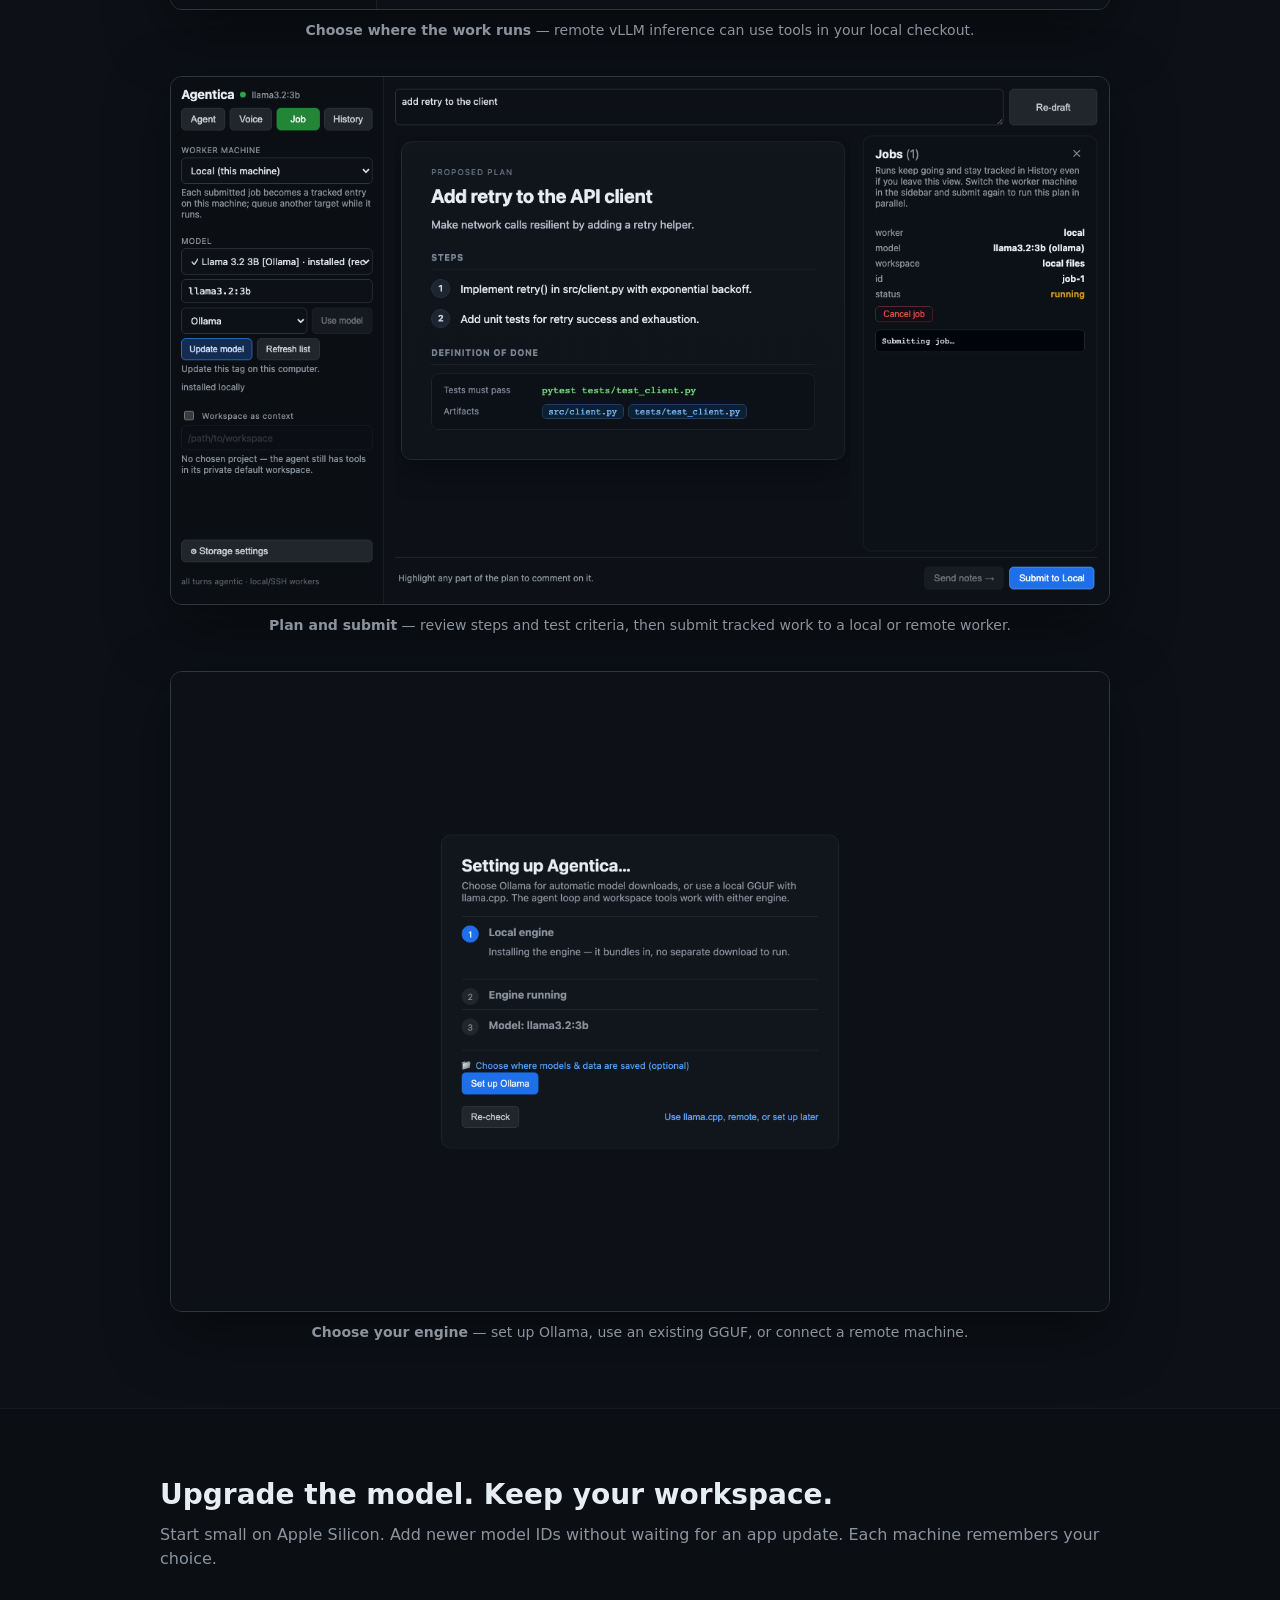
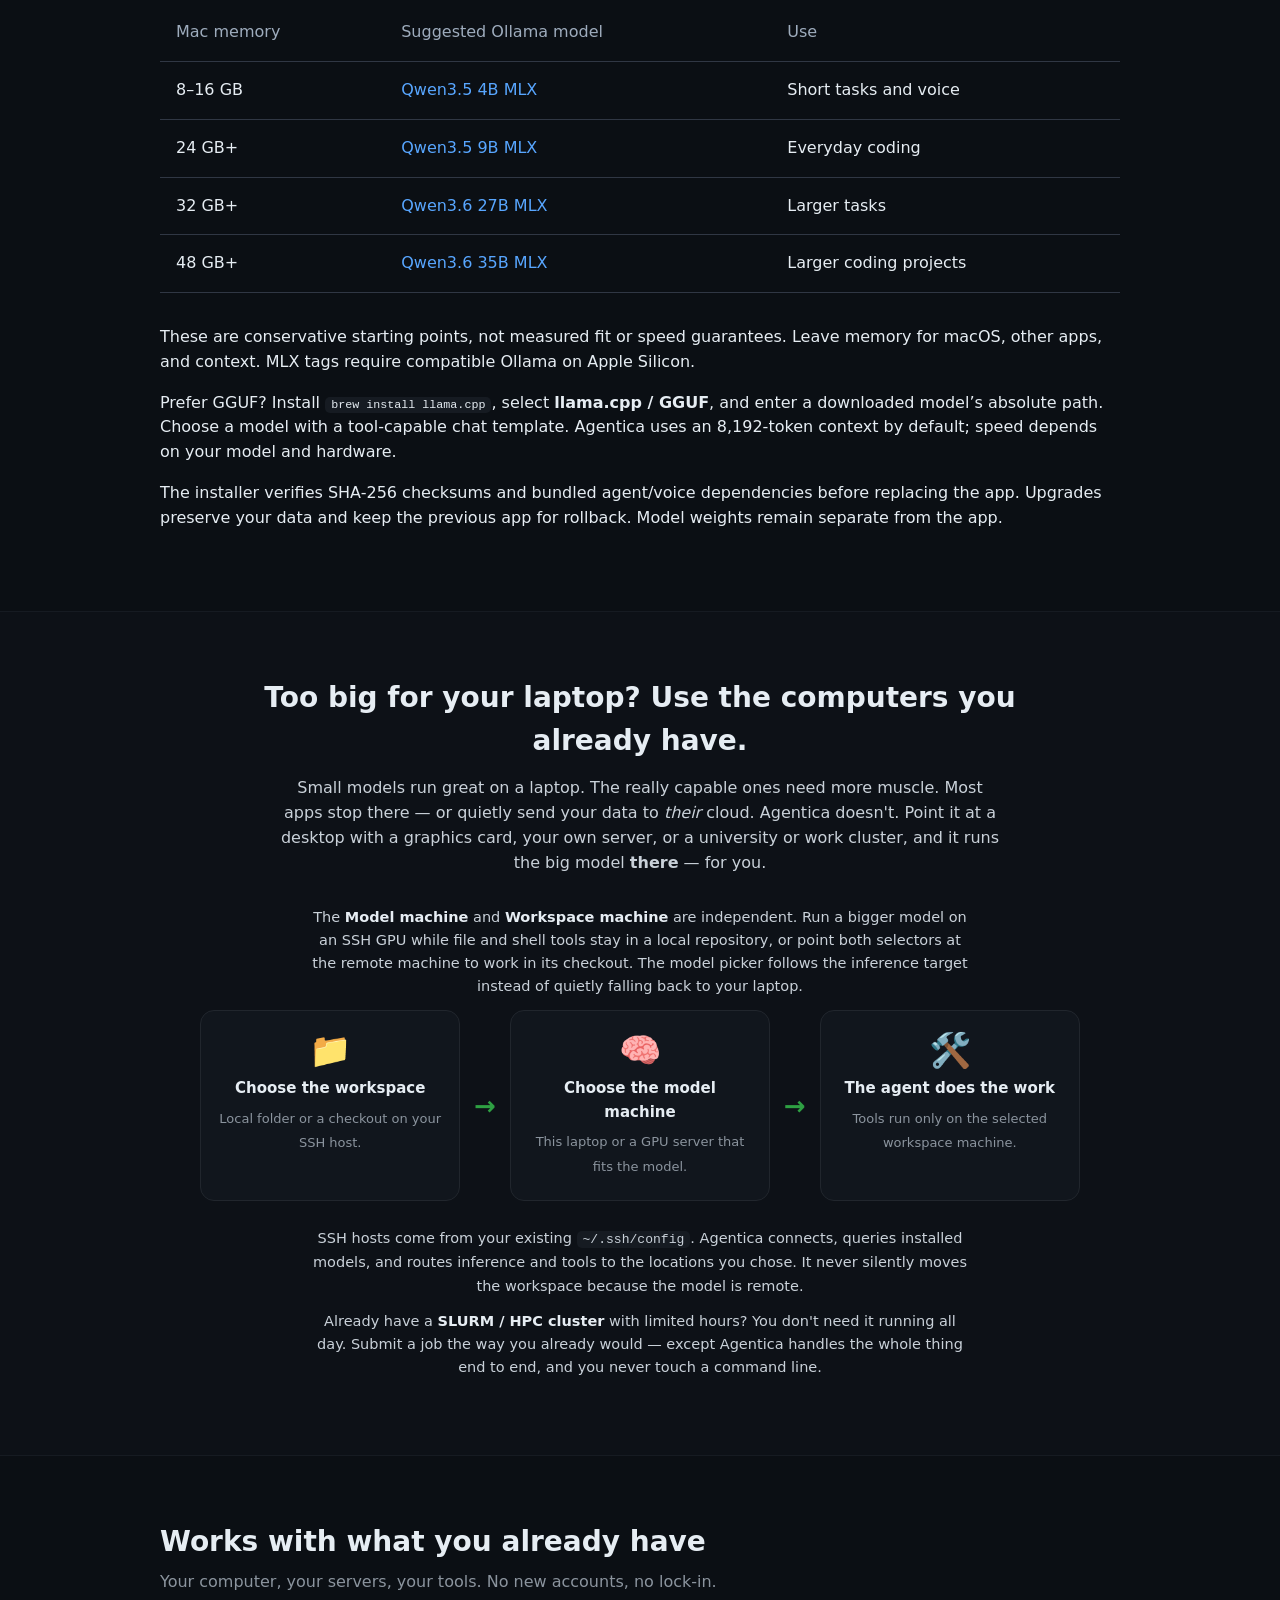
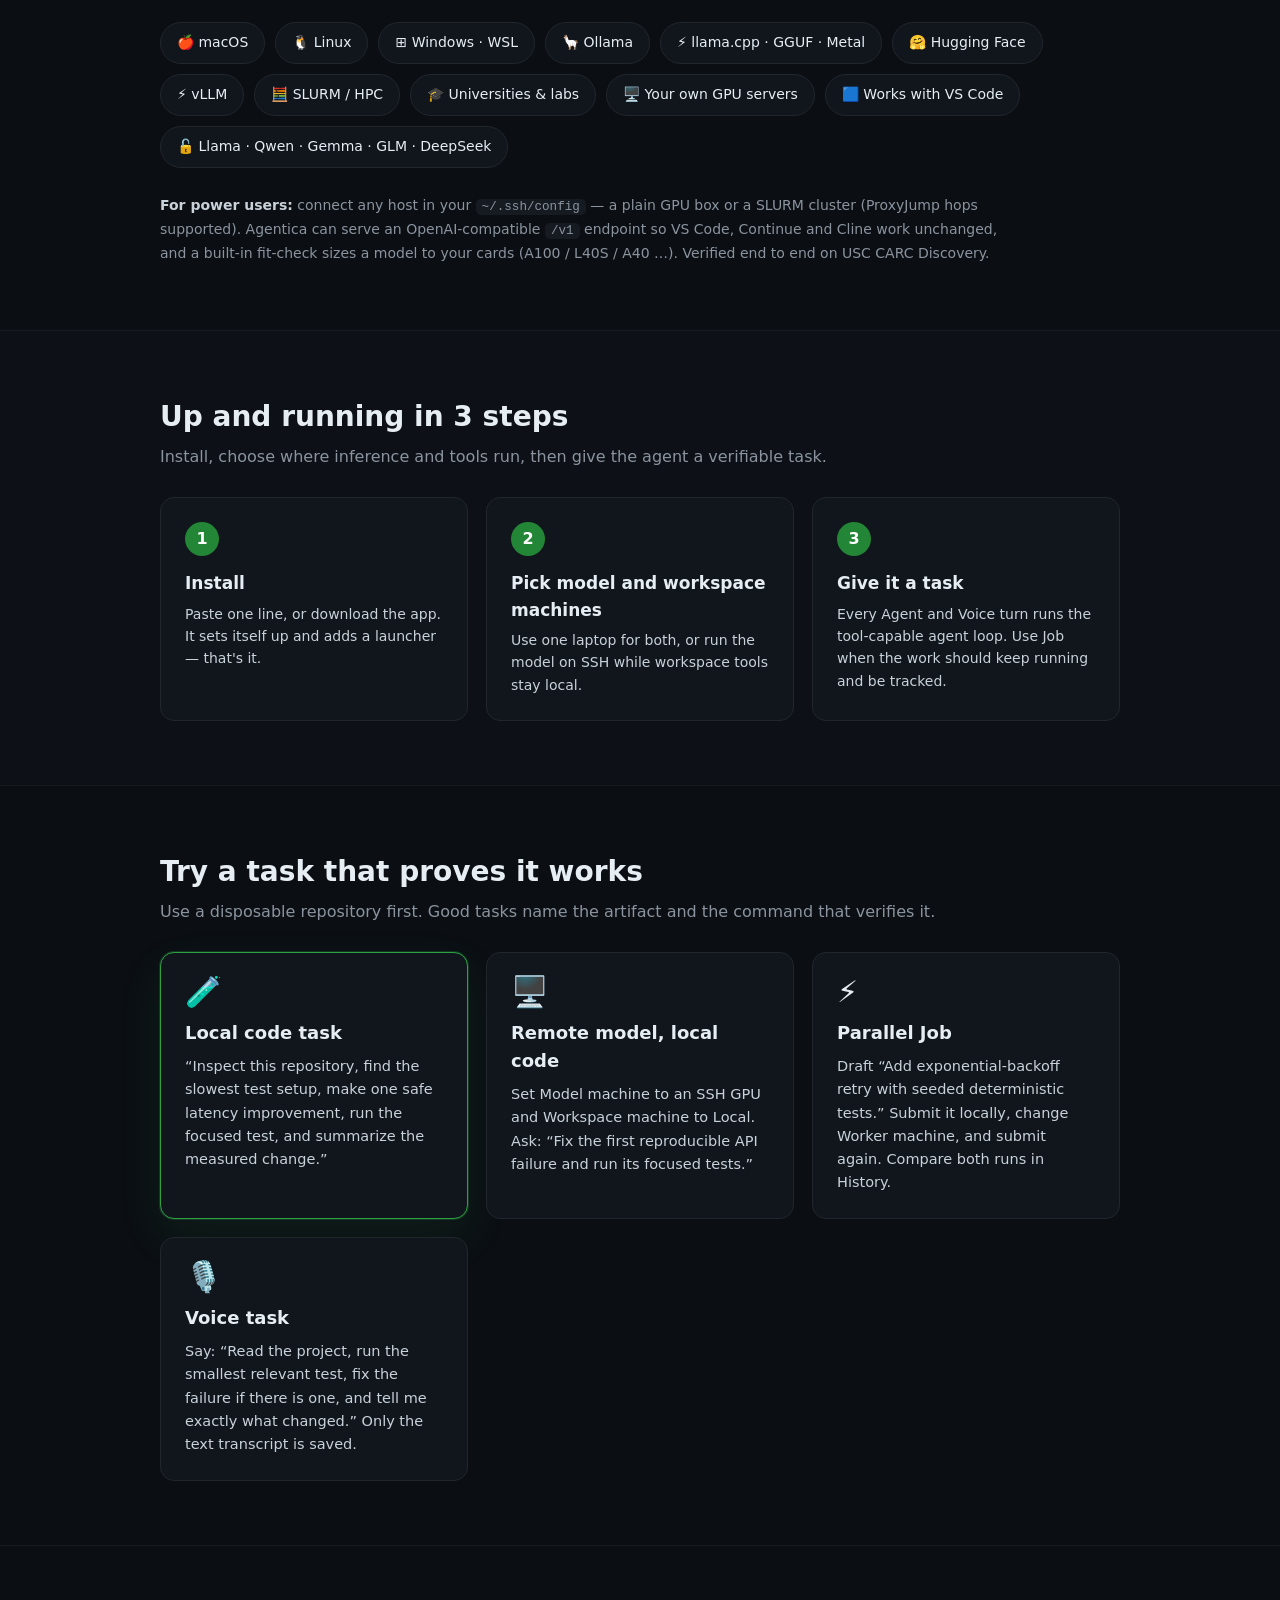
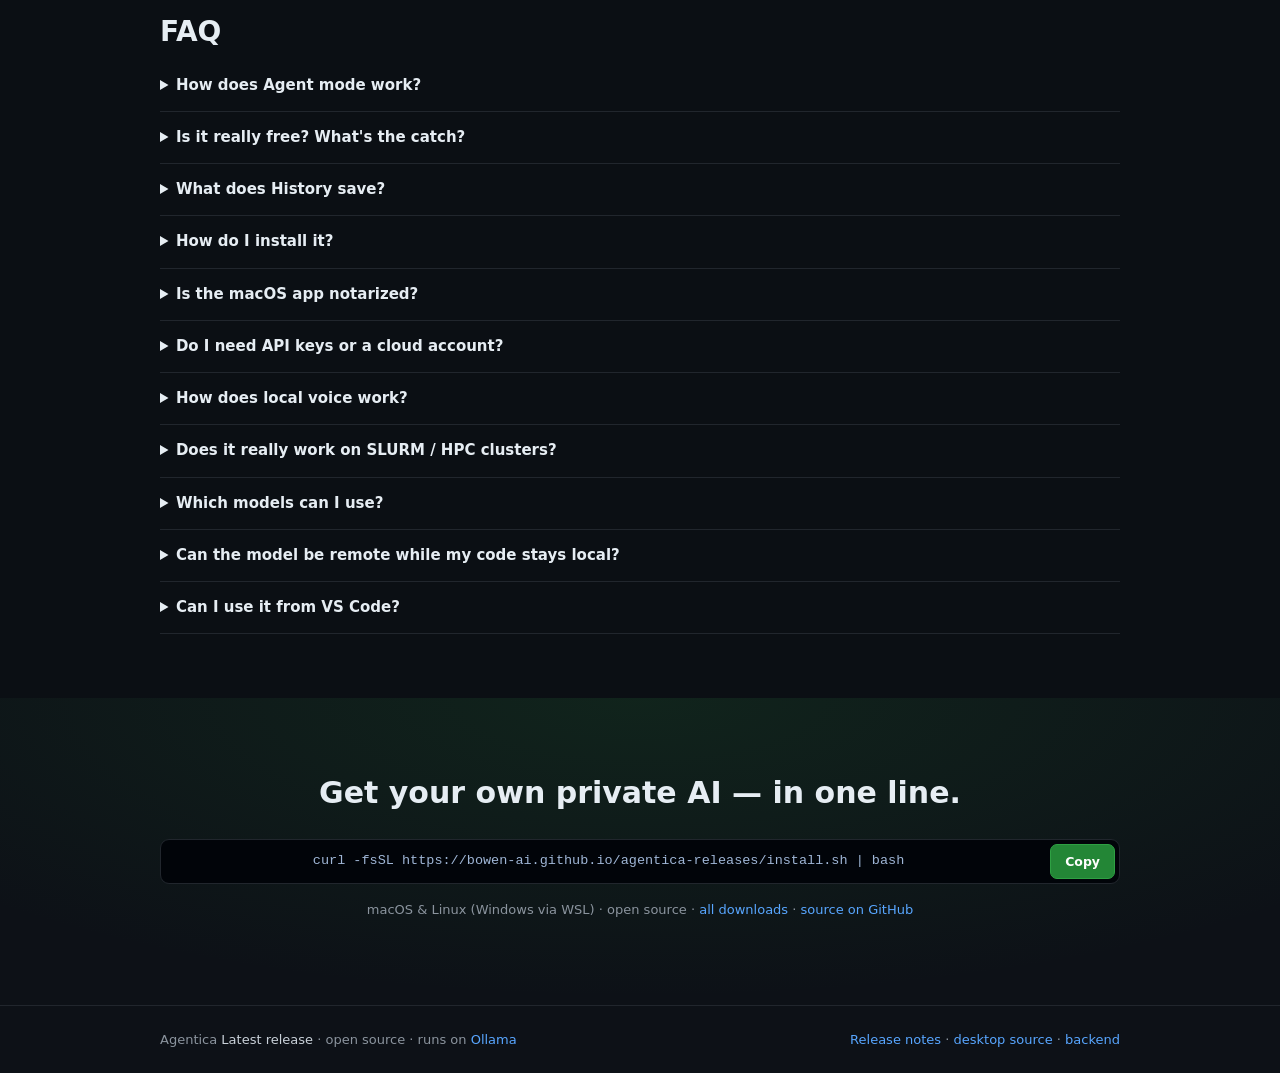
==== commit d91a43fd: "Validate curl installs and refresh the agentic desktop website Require release checksums and bundled" ====
--- a/docs/index.html
+++ b/docs/index.html
@@ -3,90 +3,403 @@
 <head>
 <meta charset="utf-8" />
 <meta name="viewport" content="width=device-width, initial-scale=1" />
-<title>Agentica</title>
-<meta name="description" content="Install Agentica — private agents on machines you own. One command installs the app, pulls the default model, and opens Chat ready to use." />
-<meta name="theme-color" content="#e8eee9" />
-<link rel="preconnect" href="https://fonts.googleapis.com" />
-<link rel="preconnect" href="https://fonts.gstatic.com" crossorigin />
-<link href="https://fonts.googleapis.com/css2?family=Source+Sans+3:wght@400;500;600;700&family=Syne:wght@600;700;800&display=swap" rel="stylesheet" />
+<title>Agentica — private, tool-using AI on your own machines</title>
+<meta name="description" content="Agentica is a free, open-source desktop app for tool-using AI on hardware you own. Every turn is agentic. Run the model locally or on SSH while tools work in a local or remote workspace; submit parallel tracked jobs; use local open-weight voice; keep deletable text history. Install in one line." />
+<meta name="keywords" content="private AI, open source AI, local AI, ChatGPT alternative, open-weight models, Hugging Face, Ollama UI, no API key, no subscription, your own AI, AI memory, on-prem AI, agentic AI, agent, local LLM, SLURM, HPC, research computing, vLLM, GPU, macOS, Linux, Windows, WSL, llama, qwen, gemma, deepseek, GLM" />
+<link rel="canonical" href="https://agenticaai.vercel.app/" />
+<meta name="theme-color" content="#0d1117" />
+<link rel="icon" type="image/png" href="favicon.png" />
+<link rel="apple-touch-icon" href="favicon.png" />
+<meta name="robots" content="index, follow" />
+<meta name="google-site-verification" content="NwJpwhXA1G-YpV--g6VyNhiFM9226IUPxmlSFHf_dKI" />
+<!-- Open Graph / Twitter -->
+<meta property="og:type" content="website" />
+<meta property="og:site_name" content="Agentica" />
+<meta property="og:title" content="Agentica — private agents on your own machines" />
+<meta property="og:description" content="Every turn uses tools. Split model inference from the workspace, run tracked jobs across local/SSH/SLURM workers, and use local open-weight voice." />
+<meta property="og:url" content="https://agenticaai.vercel.app/" />
+<meta property="og:image" content="https://agenticaai.vercel.app/img/chat-agentic.png" />
+<meta name="twitter:card" content="summary_large_image" />
+<meta name="twitter:title" content="Agentica — private agents on your own machines" />
+<meta name="twitter:description" content="Tool-using Chat and Voice, independent model/workspace machines, and parallel tracked Jobs. Open source and local-first." />
+<meta name="twitter:image" content="https://agenticaai.vercel.app/img/plan.png" />
 <link rel="stylesheet" href="style.css" />
+<script type="application/ld+json">
+{
+  "@context": "https://schema.org",
+  "@type": "SoftwareApplication",
+  "name": "Agentica",
+  "applicationCategory": "DeveloperApplication",
+  "operatingSystem": "macOS, Linux, Windows (WSL)",
+  "description": "Free, open-source desktop app for private tool-using AI on hardware you own. Every turn is agentic, model and workspace machines are independent, jobs are tracked across local/SSH/SLURM workers, and voice speech runs locally.",
+  "url": "https://agenticaai.vercel.app/",
+  "downloadUrl": "https://github.com/Bowen-AI/agentica-releases/releases/latest",
+  "installUrl": "https://bowen-ai.github.io/agentica-releases/install.sh",
+  "offers": { "@type": "Offer", "price": "0", "priceCurrency": "USD" },
+  "keywords": "agentic AI, SLURM, HPC, Ollama, open-weight LLM, local AI, macOS, Linux"
+}
+</script>
 </head>
 <body>
-<div class="atmosphere" aria-hidden="true"></div>
-
-<header class="top">
-  <div class="wrap bar">
-    <a class="brand-nav" href="#top">Agentica</a>
+<header>
+  <div class="wrap nav">
+    <a class="logo" href="#top">Agentica<span class="dot"></span></a>
     <nav>
-      <a href="#install">Install</a>
-      <a href="#platforms">Platforms</a>
-      <a href="#included">Included</a>
-      <a href="https://github.com/Bowen-AI/agentica-releases/releases/latest" rel="noopener">Releases</a>
+      <a href="#why">Why</a>
+      <a href="#jobs">Jobs</a>
+      <a href="#models">Models</a>
+      <a href="#scale">Targets</a>
+      <a href="#try">Try it</a>
+      <a href="#how">How it works</a>
+      <a href="releases.html">What's new</a>
+      <a href="https://github.com/Bowen-AI/Agentica">Source</a>
+      <a class="navdl" href="#install">Install</a>
     </nav>
   </div>
 </header>
 
-<main id="top">
-  <section class="hero">
-    <div class="wrap hero-inner">
-      <p class="brand reveal">Agentica</p>
-      <h1 class="reveal delay-1">Agents on machines you already own.</h1>
-      <p class="lede reveal delay-2">
-        Private, tool-using Chat and Voice on local, SSH, or SLURM hardware — with a default model ready after install.
-      </p>
-
-      <p class="detect reveal delay-3" id="detect-label">Detecting your system…</p>
-      <div class="cta reveal delay-3" id="primary-cta"></div>
-      <ul class="alt-inline reveal delay-4" id="alt-list"></ul>
-    </div>
-  </section>
-
-  <section class="section" id="install">
-    <div class="wrap narrow">
-      <h2>Install</h2>
-      <p class="section-lede">One command downloads the latest build, clears Gatekeeper quarantine on macOS, starts Ollama, pulls <code>qwen3.5:4b-mlx</code> (~4&nbsp;GB — keep ~5&nbsp;GB free), and opens Agentica.</p>
-      <div class="cmd">
-        <code id="oneliner">curl -fsSL https://bowen-ai.github.io/agentica-releases/install.sh | bash</code>
-        <button type="button" class="copy" id="copy-btn" aria-label="Copy install command">Copy</button>
-      </div>
-      <p class="hint" id="copy-status" hidden>Copied.</p>
-    </div>
-  </section>
-
-  <section class="section" id="platforms">
-    <div class="wrap narrow">
-      <h2>Platforms</h2>
-      <p class="section-lede">Links follow the latest GitHub release. Missing builds are labeled — never a silent 404.</p>
-      <ul class="platform-list" id="platform-list"></ul>
-    </div>
-  </section>
-
-  <section class="section" id="included">
-    <div class="wrap narrow">
-      <h2>What’s included</h2>
-      <p class="section-lede">Desktop app and bundled backend for Chat, Voice, Jobs, and History. After install, Chat works once the default model is on disk; voice weights download on first app start.</p>
-      <ul class="plain">
-        <li>Default chat model: <code>qwen3.5:4b-mlx</code> (via install script; needs ~5&nbsp;GB free)</li>
-        <li>Local voice: Whisper + Kokoro/Piper (auto on first app start, ~0.5&nbsp;GB)</li>
-        <li>macOS builds are unsigned / not notarized — the one-liner clears quarantine</li>
-        <li>Linux x64: AppImage and tar.gz on the latest GitHub release</li>
-      </ul>
-    </div>
-  </section>
-</main>
-
-<footer class="foot">
-  <div class="wrap bar">
-    <span>Agentica releases</span>
-    <nav>
-      <a href="https://github.com/Bowen-AI/agentica-releases" rel="noopener">GitHub</a>
-      <a href="https://github.com/Bowen-AI/agentica-releases/releases/latest" rel="noopener">Latest release</a>
-      <a href="https://github.com/Bowen-AI/AgenticLocal" rel="noopener">Engine</a>
-      <a href="https://agenticaai.vercel.app/" rel="noopener">Docs site</a>
-    </nav>
+<a id="top"></a>
+<section class="hero">
+  <div class="wrap">
+    <div class="pill">Free · Open source · Private · No subscriptions</div>
+    <h1>Your own agents, on your own <span>machines</span>.</h1>
+    <p class="lede">
+      Agentica is a free, open-source app where <b>every turn is agentic</b>: the model can inspect
+      a workspace, edit files, run commands, and verify the result. Choose Ollama or lightweight llama.cpp for local inference, and upgrade models from the sidebar. Run the model on your laptop or
+      an SSH GPU, keep tools local or move them to a remote checkout, and submit durable jobs across
+      several workers. Voice uses local open-weight speech. Your code and history stay on hardware
+      you control.
+    </p>
+
+    <!-- OS-detected install card -->
+    <div class="install" id="install">
+      <div class="os-tabs" role="tablist" aria-label="Choose your platform">
+        <button class="os-tab" data-os="mac"   role="tab" aria-selected="false"><span class="ic"></span> macOS</button>
+        <button class="os-tab" data-os="linux" role="tab" aria-selected="false"><span class="ic"></span> Linux</button>
+        <button class="os-tab" data-os="win"   role="tab" aria-selected="false"><span class="ic"></span> Windows · WSL</button>
+      </div>
+
+      <div class="os-panel" data-os="mac">
+        <div class="cmd"><code>curl -fsSL https://bowen-ai.github.io/agentica-releases/install.sh | bash</code><button class="copy" type="button" aria-label="Copy install command">Copy</button></div>
+        <div class="dlrow">
+          <span class="or">or grab the app:</span>
+          <a class="btn sm" data-asset="Agentica-mac-arm64.dmg" href="https://github.com/Bowen-AI/agentica-releases/releases/latest/download/Agentica-mac-arm64.dmg">⬇ Apple&nbsp;Silicon&nbsp;.dmg</a>
+          <a class="btn sm" data-asset="Agentica-mac-x64.dmg" href="https://github.com/Bowen-AI/agentica-releases/releases/latest/download/Agentica-mac-x64.dmg">⬇ Intel&nbsp;.dmg</a>
+        </div>
+        <p class="note">Apple&nbsp;Silicon is the required macOS build; Intel is shown only when that release contains the asset. Local voice prefers MLX Whisper on Apple&nbsp;Silicon. Unsigned build — the installer opens it cleanly; for a manual&nbsp;.dmg, right-click <b>Agentica → Open</b> once.</p>
+      </div>
+
+      <div class="os-panel" data-os="linux" hidden>
+        <div class="cmd"><code>curl -fsSL https://bowen-ai.github.io/agentica-releases/install.sh | bash</code><button class="copy" type="button" aria-label="Copy install command">Copy</button></div>
+        <div class="dlrow">
+          <span class="or">or download:</span>
+          <a class="btn sm" data-asset="Agentica-linux-x64.AppImage" href="https://github.com/Bowen-AI/agentica-releases/releases/latest/download/Agentica-linux-x64.AppImage">⬇ AppImage</a>
+          <a class="btn sm" data-asset="Agentica-linux-x64.tar.gz" href="https://github.com/Bowen-AI/agentica-releases/releases/latest/download/Agentica-linux-x64.tar.gz">⬇ tar.gz</a>
+        </div>
+        <p class="note">Installs to <code>~/.local</code> with an <code>agentica</code> launcher · works on WSLg · installs Ollama when needed. The tarball installer checks shared libraries and does not need FUSE. Linux x64 packages include faster-Whisper + Kokoro local speech; WSL mic/speaker access depends on the host audio setup.</p>
+      </div>
+
+      <div class="os-panel" data-os="win" hidden>
+        <p class="winlede">Agentica runs on Windows through <b>WSL</b> (Ubuntu) — the same one-liner, inside Linux.</p>
+        <ol class="wsl">
+          <li><span>Open <b>PowerShell</b> as Administrator and run:</span>
+            <div class="cmd"><code>wsl --install</code><button class="copy" type="button" aria-label="Copy">Copy</button></div></li>
+          <li><span>Reboot, open <b>Ubuntu</b> from the Start menu, then:</span>
+            <div class="cmd"><code>curl -fsSL https://bowen-ai.github.io/agentica-releases/install.sh | bash</code><button class="copy" type="button" aria-label="Copy">Copy</button></div></li>
+        </ol>
+        <p class="note">The desktop GUI uses <b>WSLg</b> (built into Windows&nbsp;11). No extra X server needed.</p>
+      </div>
+
+      <div class="meta-row">
+        <a class="dlcount" id="dlcount" hidden href="https://github.com/Bowen-AI/agentica-releases/releases/latest" rel="noopener">🚀&nbsp;<b id="dlnum">0</b>&nbsp;downloads</a>
+        <a class="appver" href="https://github.com/Bowen-AI/agentica-releases/releases/latest" rel="noopener">📦&nbsp;<span class="app-version">Latest release</span></a>
+        <a class="whatsnew" href="releases.html">📣&nbsp;What's&nbsp;new</a>
+      </div>
+    </div>
+    <p class="sub"><a href="#why">Why people choose Agentica →</a> · free forever · open source · no account needed</p>
+    <a class="soon-strip" href="#jobs">⚡ <b>Parallel workers:</b> submit tracked jobs to local, SSH, and SLURM machines at the same time. <span>See how →</span></a>
+  </div>
+</section>
+
+<section id="jobs" class="band roadmap">
+  <div class="wrap">
+    <span class="soon-badge">Shipped · tracked in History</span>
+    <h2>Hand off work to several machines</h2>
+    <p class="sectlede">Each submission becomes a durable Job entry. Change the worker and submit again; the runs work in parallel while Agentica monitors them together.</p>
+    <div class="why">
+      <article class="lead">
+        <span class="ic">⚡</span>
+        <h3>Parallel by submission</h3>
+        <p>Submit one plan locally, switch to an SSH server or cluster, and submit again. Every run gets its own status, logs, output, and cancel control.</p>
+      </article>
+      <article>
+        <span class="ic">📋</span>
+        <h3>Plan before execution</h3>
+        <p>Draft a checkable plan, highlight a weak phrase, attach comments, and let the agent revise the whole plan before any worker starts.</p>
+      </article>
+      <article>
+        <span class="ic">💻</span>
+        <h3>Local code, remote worker</h3>
+        <p>Snapshot a local folder into an isolated remote job directory, then sync successful output back when the run finishes.</p>
+      </article>
+      <article>
+        <span class="ic">🖥️</span>
+        <h3>Remote code, remote worker</h3>
+        <p>Point the worker at an existing checkout on that machine. On SLURM, use shared storage visible from the compute node.</p>
+      </article>
+      <article>
+        <span class="ic">🧪</span>
+        <h3>Agent plus backstops</h3>
+        <p>The Planner → Executor → Auditor loop works toward deterministic tests and required artifacts instead of accepting its own confidence as proof.</p>
+      </article>
+      <article>
+        <span class="ic">🕘</span>
+        <h3>Progress survives navigation</h3>
+        <p>Leave Job mode or reload the renderer. Saved run identifiers keep polling, and History records status, logs, and terminal output.</p>
+      </article>
+    </div>
+    <p class="roadnote">A tracked run is independent work, not shared concurrent editing of one working tree. Use separate workspaces when jobs could change the same files.</p>
+  </div>
+</section>
+
+<section id="why" class="band">
+  <div class="wrap">
+    <h2>Why people choose Agentica</h2>
+    <p class="sectlede">Powerful AI you fully own. No cloud landlord, no meter running, no one looking over your shoulder.</p>
+    <div class="why">
+      <article class="lead">
+        <span class="ic">🔓</span>
+        <h3>Any model, one click</h3>
+        <p>Pick from thousands of open models — from
+        <a href="https://huggingface.co">Hugging&nbsp;Face</a> or
+        <a href="https://ollama.com">Ollama</a> — and switch anytime.
+        You're never locked into one company's AI.</p>
+      </article>
+      <article>
+        <span class="ic">🎙️</span>
+        <h3>Local voice, same agent</h3>
+        <p>Speak, interrupt, and hear the result through local Whisper and Kokoro. The transcript
+        still goes through the full tool loop; there is no browser or cloud voice shortcut.</p>
+      </article>
+      <article>
+        <span class="ic">🔒</span>
+        <h3>Your work stays on your hardware</h3>
+        <p>Inference, workspaces, history, and voice audio stay on the local/SSH machines you
+        select. Model downloads and network tools contact their named sources only when used.</p>
+      </article>
+      <article>
+        <span class="ic">🧠</span>
+        <h3>History you control</h3>
+        <p>Browse Agent text, Voice text transcripts, and Job output in one place. Delete an entry,
+        clear one mode, or clear everything from Storage settings.</p>
+      </article>
+      <article>
+        <span class="ic">💸</span>
+        <h3>Free and open</h3>
+        <p>Fully open source. No subscription, no API keys, no usage limits, no surprise bill.
+        Use it as much as you like.</p>
+      </article>
+    </div>
+  </div>
+</section>
+
+<section id="shots" class="shots">
+  <div class="wrap">
+    <p class="shothint">Screenshots of the current app with illustrative task data. <b>Click to enlarge.</b></p>
+    <figure>
+      <img class="zoomable" src="img/model-upgrades.png" alt="Agent workspace with Apple Silicon model recommendations and file-tool progress" loading="lazy" width="2640" height="1800" />
+      <figcaption><b>Always an agent</b> — model upgrades, workspace tools, and visible progress in one place. Download a new Ollama tag or update an installed one.</figcaption>
+    </figure>
+    <figure>
+      <img class="zoomable" src="img/llama-cpp.png" alt="Local llama.cpp engine selected with a GGUF model path" loading="lazy" width="2640" height="1800" />
+      <figcaption><b>Local GGUF with llama.cpp</b> — use Metal on Apple Silicon with the same agent loop. Agentica manages the server and keeps one GGUF model loaded.</figcaption>
+    </figure>
+    <figure>
+      <img class="zoomable" src="img/model-target.png" alt="Remote model machine and local workspace selected independently" loading="lazy" width="2640" height="1800" />
+      <figcaption><b>Choose where the work runs</b> — remote vLLM inference can use tools in your local checkout.</figcaption>
+    </figure>
+    <figure>
+      <img class="zoomable" src="img/plan.png" alt="Reviewable job plan with tasks, tests and expected artifacts" loading="lazy" width="1280" height="720" />
+      <figcaption><b>Plan and submit</b> — review steps and test criteria, then submit tracked work to a local or remote worker.</figcaption>
+    </figure>
+    <figure>
+      <img class="zoomable" src="img/setup.png" alt="Setup offers Ollama installation or a choice of llama.cpp and remote models" loading="lazy" width="2640" height="1800" />
+      <figcaption><b>Choose your engine</b> — set up Ollama, use an existing GGUF, or connect a remote machine.</figcaption>
+    </figure>
+  </div>
+</section>
+
+<section id="models" class="band alt">
+  <div class="wrap">
+    <h2>Upgrade the model. Keep your workspace.</h2>
+    <p class="sectlede">Start small on Apple Silicon. Add newer model IDs without waiting for an app update. Each machine remembers your choice.</p>
+    <div class="model-table"><table>
+      <thead><tr><th>Mac memory</th><th>Suggested Ollama model</th><th>Use</th></tr></thead>
+      <tbody>
+        <tr><td>8–16 GB</td><td><a href="https://ollama.com/library/qwen3.5:4b-mlx">Qwen3.5 4B MLX</a></td><td>Short tasks and voice</td></tr>
+        <tr><td>24 GB+</td><td><a href="https://ollama.com/library/qwen3.5:9b-mlx">Qwen3.5 9B MLX</a></td><td>Everyday coding</td></tr>
+        <tr><td>32 GB+</td><td><a href="https://ollama.com/library/qwen3.6:27b-mlx">Qwen3.6 27B MLX</a></td><td>Larger tasks</td></tr>
+        <tr><td>48 GB+</td><td><a href="https://ollama.com/library/qwen3.6:35b-mlx">Qwen3.6 35B MLX</a></td><td>Larger coding projects</td></tr>
+      </tbody>
+    </table></div>
+    <p class="note2">These are conservative starting points, not measured fit or speed guarantees. Leave memory for macOS, other apps, and context. MLX tags require compatible Ollama on Apple Silicon.</p>
+    <p class="note2">Prefer GGUF? Install <code>brew install llama.cpp</code>, select <b>llama.cpp / GGUF</b>, and enter a downloaded model’s absolute path. Choose a model with a tool-capable chat template. Agentica uses an 8,192-token context by default; speed depends on your model and hardware.</p>
+    <p class="note2">The installer verifies SHA-256 checksums and bundled agent/voice dependencies before replacing the app. Upgrades preserve your data and keep the previous app for rollback. Model weights remain separate from the app.</p>
+  </div>
+</section>
+
+<section id="scale" class="band">
+  <div class="wrap scale">
+    <h2>Too big for your laptop? Use the computers you already have.</h2>
+    <p class="lead-line">
+      Small models run great on a laptop. The really capable ones need more muscle. Most apps stop
+      there — or quietly send your data to <em>their</em> cloud. Agentica doesn't. Point it at a
+      desktop with a graphics card, your own server, or a university or work cluster, and it runs the
+      big model <b>there</b> — for you.
+    </p>
+    <p class="note2">
+      The <b>Model machine</b> and <b>Workspace machine</b> are independent. Run a bigger model on an
+      SSH GPU while file and shell tools stay in a local repository, or point both selectors at the
+      remote machine to work in its checkout. The model picker follows the inference target instead
+      of quietly falling back to your laptop.
+    </p>
+    <div class="flow">
+      <div class="step"><span class="big">📁</span><b>Choose the workspace</b><span class="t">Local folder or a checkout on your SSH host.</span></div>
+      <div class="arrow">→</div>
+      <div class="step"><span class="big">🧠</span><b>Choose the model machine</b><span class="t">This laptop or a GPU server that fits the model.</span></div>
+      <div class="arrow">→</div>
+      <div class="step"><span class="big">🛠️</span><b>The agent does the work</b><span class="t">Tools run only on the selected workspace machine.</span></div>
+    </div>
+    <p class="note2">
+      SSH hosts come from your existing <code>~/.ssh/config</code>. Agentica connects, queries installed
+      models, and routes inference and tools to the locations you chose. It never silently moves the
+      workspace because the model is remote.
+    </p>
+    <p class="note2">
+      Already have a <b>SLURM / HPC cluster</b> with limited hours? You don't need it running all day.
+      Submit a job the way you already would — except Agentica handles the whole thing end to end, and
+      you never touch a command line.
+    </p>
+  </div>
+</section>
+
+<section id="ecosystem" class="band alt">
+  <div class="wrap">
+    <h2>Works with what you already have</h2>
+    <p class="sectlede">Your computer, your servers, your tools. No new accounts, no lock-in.</p>
+    <div class="eco">
+      <span>🍎 macOS</span>
+      <span>🐧 Linux</span>
+      <span>⊞ Windows · WSL</span>
+      <span>🦙 Ollama</span>
+      <span>⚡ llama.cpp · GGUF · Metal</span>
+      <span>🤗 Hugging Face</span>
+      <span>⚡ vLLM</span>
+      <span>🧮 SLURM / HPC</span>
+      <span>🎓 Universities &amp; labs</span>
+      <span>🖥️ Your own GPU servers</span>
+      <span>🟦 Works with VS Code</span>
+      <span>🔓 Llama · Qwen · Gemma · GLM · DeepSeek</span>
+    </div>
+    <p class="power">
+      <b>For power users:</b> connect any host in your <code>~/.ssh/config</code> — a plain GPU box or a
+      SLURM cluster (ProxyJump hops supported). Agentica can serve an OpenAI-compatible <code>/v1</code>
+      endpoint so VS&nbsp;Code, Continue and Cline work unchanged, and a built-in fit-check sizes a model
+      to your cards (A100 / L40S / A40 …). Verified end to end on USC&nbsp;CARC Discovery.
+    </p>
+  </div>
+</section>
+
+<section id="how" class="band">
+  <div class="wrap">
+    <h2>Up and running in 3 steps</h2>
+    <p class="sectlede">Install, choose where inference and tools run, then give the agent a verifiable task.</p>
+    <div class="steps">
+      <div class="step">
+        <h3>Install</h3>
+        <p>Paste one line, or download the app. It sets itself up and adds a launcher — that's it.</p>
+      </div>
+      <div class="step">
+        <h3>Pick model and workspace machines</h3>
+        <p>Use one laptop for both, or run the model on SSH while workspace tools stay local.</p>
+      </div>
+      <div class="step">
+        <h3>Give it a task</h3>
+        <p>Every Agent and Voice turn runs the tool-capable agent loop. Use Job when the work should keep running and be tracked.</p>
+      </div>
+    </div>
+  </div>
+</section>
+
+<section id="try" class="band alt">
+  <div class="wrap">
+    <h2>Try a task that proves it works</h2>
+    <p class="sectlede">Use a disposable repository first. Good tasks name the artifact and the command that verifies it.</p>
+    <div class="why">
+      <article class="lead">
+        <span class="ic">🧪</span>
+        <h3>Local code task</h3>
+        <p>“Inspect this repository, find the slowest test setup, make one safe latency improvement, run the focused test, and summarize the measured change.”</p>
+      </article>
+      <article>
+        <span class="ic">🖥️</span>
+        <h3>Remote model, local code</h3>
+        <p>Set Model machine to an SSH GPU and Workspace machine to Local. Ask: “Fix the first reproducible API failure and run its focused tests.”</p>
+      </article>
+      <article>
+        <span class="ic">⚡</span>
+        <h3>Parallel Job</h3>
+        <p>Draft “Add exponential-backoff retry with seeded deterministic tests.” Submit it locally, change Worker machine, and submit again. Compare both runs in History.</p>
+      </article>
+      <article>
+        <span class="ic">🎙️</span>
+        <h3>Voice task</h3>
+        <p>Say: “Read the project, run the smallest relevant test, fix the failure if there is one, and tell me exactly what changed.” Only the text transcript is saved.</p>
+      </article>
+    </div>
+  </div>
+</section>
+
+<section class="band alt">
+  <div class="wrap">
+    <h2>FAQ</h2>
+    <div class="faq">
+      <details><summary>How does Agent mode work?</summary><p>Every Agent and Voice turn uses the agent loop. It can inspect the chosen workspace, edit files, run commands, and show tool progress. Use a disposable folder while learning the controls.</p></details>
+      <details><summary>Is it really free? What's the catch?</summary><p>Yes — free and fully open source, with no account, no subscription, and no usage limits. There's no catch: the AI runs on hardware you already own, so there's nothing for us to bill you for. (If you choose to run very large models, you'll want a capable computer or a GPU server — that's the only cost, and it's yours.)</p></details>
+      <details><summary>What does History save?</summary><p>Agent text, Voice transcript text, and Job status/log output are stored on this device. Voice audio is not added to History. Delete one entry, one mode, or everything from Storage settings.</p></details>
+      <details><summary>How do I install it?</summary><p>One line on a published macOS or Linux platform: <code>curl -fsSL https://bowen-ai.github.io/agentica-releases/install.sh | bash</code>. It detects your OS/CPU, downloads the matching release asset, installs it, and adds an <code>agentica</code> launcher. On Windows 11, install WSL and run the same line inside Ubuntu with WSLg.</p></details>
+      <details><summary>Is the macOS app notarized?</summary><p>Not yet — it's an open-source, unsigned build. The installer strips the quarantine flag so it opens with no warning. If you download the&nbsp;.dmg by hand, right-click <b>Agentica → Open</b> the first time.</p></details>
+      <details><summary>Do I need API keys or a cloud account?</summary><p>No inference API or cloud account is required. Agentica runs open-weight models on your own hardware through Ollama, llama.cpp, or remote vLLM. Installing models uses their download hosts, and an agent task that explicitly uses a network tool contacts that tool's named service.</p></details>
+      <details><summary>How does local voice work?</summary><p>Silero VAD, Whisper speech-to-text, and Kokoro text-to-speech run on the desktop machine. Apple Silicon packages include MLX Whisper plus faster-Whisper fallback; Linux x64 uses faster-Whisper on CPU. Source installs add the same runtime with <code>pip install -e ".[voice]"</code> in agentica-core.</p></details>
+      <details><summary>Does it really work on SLURM / HPC clusters?</summary><p>Yes — verified end-to-end on USC CARC Discovery. It sbatches a GPU job that runs the agent loop on the node and syncs results back. Plain SSH GPU boxes work too.</p></details>
+      <details><summary>Which models can I use?</summary><p>Tool-capable Ollama tags or local GGUF files with llama.cpp, and Hugging Face model IDs on remote vLLM-capable targets — Llama, Qwen, Gemma, DeepSeek, GLM, gpt-oss, and more. A built-in fit check helps you size them to your GPUs (A100/L40S/A40/…).</p></details>
+      <details><summary>Can the model be remote while my code stays local?</summary><p>Yes. Set Model machine to an SSH GPU host and Workspace machine to Local. Only inference runs on the SSH machine; file and shell tools stay in the selected local folder. Point both selectors at the SSH host to use a remote checkout.</p></details>
+      <details><summary>Can I use it from VS Code?</summary><p>Yes — it serves an OpenAI-compatible <code>/v1</code> endpoint, so Continue/Cline and the OpenAI SDK work unchanged.</p></details>
+    </div>
+  </div>
+</section>
+
+<section class="finalcta">
+  <div class="wrap">
+    <h2>Get your own private AI — in one line.</h2>
+    <div class="cmd big"><code>curl -fsSL https://bowen-ai.github.io/agentica-releases/install.sh | bash</code><button class="copy" type="button" aria-label="Copy install command">Copy</button></div>
+    <p class="sub">macOS &amp; Linux (Windows via WSL) · open source · <a href="https://github.com/Bowen-AI/agentica-releases/releases/latest">all downloads</a> · <a href="https://github.com/Bowen-AI/agentica-core">source on GitHub</a></p>
+  </div>
+</section>
+
+<footer>
+  <div class="wrap">
+    <span>Agentica <a class="app-version" href="https://github.com/Bowen-AI/agentica-releases/releases/latest">Latest release</a> · open source · runs on <a href="https://ollama.com">Ollama</a></span>
+    <span><a href="releases.html">Release notes</a> · <a href="https://github.com/Bowen-AI/Agentica">desktop source</a> · <a href="https://github.com/Bowen-AI/agentica-core">backend</a></span>
   </div>
 </footer>
 
-<script src="site.js"></script>
+<!-- Lightbox for full-size screenshots -->
+<div class="lightbox" id="lightbox" hidden>
+  <button class="lb-close" id="lbClose" aria-label="Close">✕</button>
+  <div class="lb-scroll"><img id="lbImg" src="" alt="" /></div>
+</div>
+
+<script defer src="site.js"></script>
 </body>
 </html>
--- a/docs/style.css
+++ b/docs/style.css
@@ -1,306 +1,250 @@
-:root {
-  --bg: #e8eee9;
-  --bg-deep: #d5e0d8;
-  --ink: #14241c;
-  --ink-soft: #3d5248;
-  --muted: #5f7368;
-  --line: rgba(20, 36, 28, 0.12);
-  --accent: #0b6b45;
-  --accent-hover: #095538;
-  --surface: rgba(255, 255, 255, 0.55);
-  --shadow: 0 18px 50px rgba(20, 36, 28, 0.08);
-  --font-display: "Syne", "Segoe UI", sans-serif;
-  --font-body: "Source Sans 3", "Segoe UI", sans-serif;
-  --radius: 10px;
-  --max: 920px;
-  --narrow: 640px;
-  color-scheme: light;
-}
-
+:root { color-scheme: dark; }
 * { box-sizing: border-box; }
-html { scroll-behavior: smooth; }
-body {
-  margin: 0;
-  min-height: 100vh;
-  color: var(--ink);
-  font-family: var(--font-body);
-  font-size: 17px;
-  line-height: 1.55;
-  background: var(--bg);
-  position: relative;
-  overflow-x: hidden;
-}
-
-.atmosphere {
-  position: fixed;
-  inset: 0;
-  z-index: -1;
-  background:
-    radial-gradient(900px 520px at 12% -10%, rgba(11, 107, 69, 0.16), transparent 60%),
-    radial-gradient(800px 480px at 88% 8%, rgba(70, 110, 130, 0.14), transparent 55%),
-    linear-gradient(165deg, #eef3ef 0%, var(--bg) 42%, var(--bg-deep) 100%);
-  animation: ambient 18s ease-in-out infinite alternate;
-}
-.atmosphere::after {
-  content: "";
-  position: absolute;
-  inset: 0;
-  opacity: 0.35;
-  background-image: url("data:image/svg+xml,%3Csvg xmlns='http://www.w3.org/2000/svg' width='160' height='160'%3E%3Cfilter id='n'%3E%3CfeTurbulence type='fractalNoise' baseFrequency='0.8' numOctaves='2' stitchTiles='stitch'/%3E%3C/filter%3E%3Crect width='160' height='160' filter='url(%23n)' opacity='0.05'/%3E%3C/svg%3E");
-  pointer-events: none;
-}
-
-@keyframes ambient {
-  from { filter: hue-rotate(0deg) saturate(1); }
-  to { filter: hue-rotate(8deg) saturate(1.05); }
-}
-
-a { color: var(--accent); text-decoration: none; }
-a:hover { text-decoration: underline; text-underline-offset: 3px; }
-code {
-  font-family: ui-monospace, SFMono-Regular, Menlo, Consolas, monospace;
-  font-size: 0.9em;
-  background: rgba(20, 36, 28, 0.06);
-  padding: 0.1em 0.4em;
-  border-radius: 5px;
-}
-
-.wrap {
-  width: min(100% - 40px, var(--max));
-  margin: 0 auto;
-}
-.wrap.narrow { width: min(100% - 40px, var(--narrow)); }
-
-.top {
-  position: sticky;
-  top: 0;
-  z-index: 20;
-  backdrop-filter: blur(10px);
-  background: rgba(232, 238, 233, 0.78);
-  border-bottom: 1px solid var(--line);
-}
-.bar {
-  display: flex;
-  align-items: center;
-  justify-content: space-between;
-  min-height: 58px;
-  gap: 16px;
-}
-.brand-nav {
-  font-family: var(--font-display);
-  font-weight: 800;
-  font-size: 1.15rem;
-  color: var(--ink);
-  letter-spacing: -0.02em;
-}
-.brand-nav:hover { text-decoration: none; color: var(--accent); }
-.top nav, .foot nav {
-  display: flex;
-  flex-wrap: wrap;
-  gap: 14px 18px;
-  align-items: center;
-}
-.top nav a, .foot nav a {
-  color: var(--ink-soft);
-  font-size: 0.95rem;
-  font-weight: 500;
-}
-.top nav a:hover, .foot nav a:hover { color: var(--accent); }
-
-.hero {
-  min-height: calc(100vh - 58px);
-  display: flex;
-  align-items: center;
-  padding: 56px 0 72px;
-}
-.hero-inner { text-align: left; max-width: 720px; }
-.brand {
-  font-family: var(--font-display);
-  font-weight: 800;
-  font-size: clamp(3rem, 8vw, 5.5rem);
-  line-height: 0.95;
-  letter-spacing: -0.04em;
-  margin: 0 0 18px;
-  color: var(--ink);
-}
-.hero h1 {
-  font-family: var(--font-display);
-  font-weight: 700;
-  font-size: clamp(1.55rem, 3.4vw, 2.25rem);
-  line-height: 1.2;
-  letter-spacing: -0.02em;
-  margin: 0 0 14px;
-  max-width: 18ch;
-}
-.lede {
-  margin: 0 0 28px;
-  max-width: 38ch;
-  color: var(--ink-soft);
-  font-size: 1.12rem;
-}
-.detect {
-  margin: 0 0 12px;
-  color: var(--muted);
-  font-size: 0.95rem;
-  font-weight: 600;
-}
-
-.cta {
-  display: flex;
-  flex-wrap: wrap;
-  gap: 10px;
-  margin-bottom: 14px;
-}
-.btn {
-  display: inline-flex;
-  align-items: center;
-  justify-content: center;
-  min-height: 44px;
-  padding: 0 18px;
-  border-radius: var(--radius);
-  border: 1px solid var(--line);
-  background: var(--surface);
-  color: var(--ink);
-  font-family: var(--font-body);
-  font-weight: 600;
-  font-size: 0.98rem;
-  box-shadow: var(--shadow);
-  transition: transform 160ms ease, background 160ms ease, border-color 160ms ease, color 160ms ease;
-}
-.btn:hover {
-  text-decoration: none;
-  transform: translateY(-1px);
-  border-color: rgba(11, 107, 69, 0.35);
-}
-.btn.primary {
-  background: var(--accent);
-  border-color: var(--accent);
-  color: #fff;
-}
-.btn.primary:hover {
-  background: var(--accent-hover);
-  border-color: var(--accent-hover);
-  color: #fff;
-}
-.btn.disabled,
-.btn:disabled {
-  opacity: 0.55;
-  cursor: not-allowed;
-  box-shadow: none;
-  transform: none;
-  border-style: dashed;
-  pointer-events: none;
-}
-
-.alt-inline {
-  list-style: none;
-  margin: 0;
-  padding: 0;
-  display: flex;
-  flex-wrap: wrap;
-  gap: 8px 16px;
-  color: var(--muted);
-  font-size: 0.92rem;
-}
-.alt-inline a { color: var(--ink-soft); font-weight: 500; }
-.alt-inline .soon { color: var(--muted); }
-
-.section {
-  padding: 64px 0;
-  border-top: 1px solid var(--line);
-}
-.section h2 {
-  font-family: var(--font-display);
-  font-size: 1.7rem;
-  letter-spacing: -0.02em;
-  margin: 0 0 10px;
-}
-.section-lede {
-  margin: 0 0 22px;
-  color: var(--ink-soft);
-}
-
-.cmd {
-  display: flex;
-  align-items: stretch;
-  gap: 0;
-  border: 1px solid var(--line);
-  border-radius: var(--radius);
-  background: rgba(255, 255, 255, 0.7);
-  box-shadow: var(--shadow);
-  overflow: hidden;
-}
-.cmd code {
-  flex: 1;
-  background: transparent;
-  padding: 14px 16px;
-  font-size: 0.86rem;
-  overflow-x: auto;
-  white-space: nowrap;
-}
-.copy {
-  border: 0;
-  border-left: 1px solid var(--line);
-  background: transparent;
-  color: var(--accent);
-  font-family: var(--font-body);
-  font-weight: 700;
-  padding: 0 16px;
-  cursor: pointer;
-  transition: background 160ms ease, color 160ms ease;
-}
-.copy:hover { background: rgba(11, 107, 69, 0.08); }
-.copy.copied { color: var(--ink); }
-.hint {
-  margin: 10px 0 0;
-  color: var(--accent);
-  font-size: 0.9rem;
-  font-weight: 600;
-}
-
-.platform-list, .plain {
-  margin: 0;
-  padding-left: 1.15rem;
-  color: var(--ink-soft);
-}
-.platform-list li, .plain li { margin: 8px 0; }
-.platform-list .soon { color: var(--muted); }
-
-.foot {
-  border-top: 1px solid var(--line);
-  padding: 22px 0 36px;
-  color: var(--muted);
-  font-size: 0.92rem;
-}
-
-.reveal {
-  opacity: 0;
-  transform: translateY(10px);
-  animation: fadeup 700ms ease forwards;
-}
-.delay-1 { animation-delay: 80ms; }
-.delay-2 { animation-delay: 160ms; }
-.delay-3 { animation-delay: 240ms; }
-.delay-4 { animation-delay: 320ms; }
-@keyframes fadeup {
-  to { opacity: 1; transform: none; }
-}
-
-@media (max-width: 640px) {
-  .hero { min-height: auto; padding: 40px 0 56px; }
-  .brand { font-size: clamp(2.6rem, 14vw, 3.6rem); }
-  .top nav a:nth-child(n+3) { display: none; }
-  .cmd { flex-direction: column; }
-  .copy {
-    border-left: 0;
-    border-top: 1px solid var(--line);
-    min-height: 44px;
-  }
-  .bar { flex-wrap: wrap; padding: 10px 0; }
-}
-
-@media (prefers-reduced-motion: reduce) {
-  .atmosphere { animation: none; }
-  .reveal { animation: none; opacity: 1; transform: none; }
-  .btn { transition: none; }
-}
+body { margin: 0; background: #0d1117; color: #e6edf3; font-family: system-ui, -apple-system, Segoe UI, Roboto, sans-serif; line-height: 1.55; }
+a { color: #58a6ff; text-decoration: none; }
+a:hover { text-decoration: underline; }
+code { background: #161b22; padding: 1px 6px; border-radius: 5px; font-size: .9em; }
+.wrap { max-width: 1000px; margin: 0 auto; padding: 0 20px; }
+
+header { border-bottom: 1px solid #21262d; position: sticky; top: 0; background: rgba(13,17,23,.85); backdrop-filter: blur(6px); }
+.nav { display: flex; align-items: center; justify-content: space-between; height: 58px; }
+.logo { font-weight: 800; font-size: 19px; }
+.logo .dot { display: inline-block; width: 8px; height: 8px; border-radius: 50%; background: #2da44e; margin-left: 6px; }
+nav a { margin-left: 18px; color: #c9d1d9; font-size: 14px; }
+
+.hero { padding: 72px 0 40px; text-align: center; background: radial-gradient(1200px 400px at 50% -50px, rgba(31,111,235,.18), transparent); }
+.hero h1 { font-size: 44px; line-height: 1.1; margin: 0 0 18px; }
+.hero h1 span { color: #58a6ff; }
+.lede { font-size: 18px; color: #c9d1d9; max-width: 740px; margin: 0 auto 26px; }
+.cta { display: flex; gap: 12px; justify-content: center; flex-wrap: wrap; }
+.btn { display: inline-block; padding: 12px 22px; border-radius: 9px; border: 1px solid #30363d; color: #e6edf3; font-weight: 600; }
+.btn.primary { background: #238636; border-color: #238636; color: #fff; }
+.btn:hover { text-decoration: none; border-color: #58a6ff; }
+.sub { color: #8b949e; font-size: 13px; margin-top: 16px; }
+
+.shots { padding: 30px 0; }
+.shots .wrap { display: grid; grid-template-columns: repeat(auto-fit, minmax(440px, 1fr)); gap: 26px; }
+@media (max-width: 720px) { .shots .wrap { grid-template-columns: 1fr; } }
+figure { margin: 0; }
+figure img { width: 100%; border: 1px solid #30363d; border-radius: 12px; box-shadow: 0 20px 60px rgba(0,0,0,.5); display: block; }
+figcaption { color: #8b949e; font-size: 14px; margin-top: 10px; text-align: center; }
+
+.features { padding: 50px 0; }
+.grid { display: grid; grid-template-columns: repeat(auto-fit, minmax(280px, 1fr)); gap: 18px; }
+.grid div { background: #11161d; border: 1px solid #21262d; border-radius: 12px; padding: 20px; }
+.grid h3 { margin: 0 0 8px; font-size: 17px; }
+.grid p { margin: 0; color: #c9d1d9; font-size: 14px; }
+
+.how { padding: 40px 0 60px; }
+.how h2 { font-size: 26px; }
+.how p { color: #c9d1d9; max-width: 760px; }
+.how pre { background: #010409; border: 1px solid #21262d; border-radius: 10px; padding: 16px; overflow-x: auto; }
+
+footer { border-top: 1px solid #21262d; padding: 24px 0; color: #8b949e; font-size: 13px; }
+footer .wrap { display: flex; justify-content: space-between; flex-wrap: wrap; gap: 10px; }
+
+@media (max-width: 640px) { .hero h1 { font-size: 32px; } }
+
+/* expanded sections */
+.pill { display: inline-block; font-size: 12px; color: #8b949e; border: 1px solid #30363d; border-radius: 999px; padding: 5px 14px; margin-bottom: 18px; }
+.navdl { background: #238636; color: #fff !important; padding: 6px 12px; border-radius: 6px; }
+.navdl:hover { text-decoration: none; opacity: .9; }
+.hero em { font-style: normal; color: #58a6ff; }
+.band { padding: 64px 0; border-top: 1px solid #161b22; }
+.band.alt { background: #0b0f14; }
+.band h2 { font-size: 28px; margin: 0 0 6px; }
+.sectlede { color: #8b949e; margin: 0 0 28px; }
+.cards { display: grid; grid-template-columns: repeat(auto-fit, minmax(330px, 1fr)); gap: 18px; }
+.cards.three { grid-template-columns: repeat(auto-fit, minmax(240px, 1fr)); }
+.cards article, .guide { background: #11161d; border: 1px solid #21262d; border-radius: 12px; padding: 20px; }
+.cards h3 { margin: 0 0 8px; font-size: 17px; }
+.cards p { color: #c9d1d9; font-size: 14px; margin: 0 0 12px; }
+.cards pre { background: #010409; border: 1px solid #21262d; border-radius: 8px; padding: 10px 12px; overflow-x: auto; margin: 0; }
+.cards pre code { background: none; padding: 0; font-size: 12px; color: #9fb6d6; }
+a.guide { display: block; transition: border-color .15s; }
+a.guide:hover { border-color: #58a6ff; text-decoration: none; }
+a.guide h3 { color: #58a6ff; }
+.eco { display: flex; flex-wrap: wrap; gap: 10px; }
+.eco span { background: #11161d; border: 1px solid #21262d; border-radius: 999px; padding: 9px 16px; font-size: 14px; }
+.faq details { border-bottom: 1px solid #21262d; padding: 14px 0; }
+.faq summary { cursor: pointer; font-weight: 600; font-size: 15px; }
+.faq p { color: #c9d1d9; margin: 10px 0 0; }
+.finalcta { text-align: center; padding: 72px 0; background: radial-gradient(900px 300px at 50% 0, rgba(35,134,54,.16), transparent); }
+.finalcta h2 { font-size: 30px; margin: 0 0 22px; }
+.btn.big { font-size: 17px; padding: 15px 28px; }
+
+/* ===== roadmap teaser strip (in hero) ===== */
+.soon-strip { display: inline-flex; align-items: center; gap: 8px; flex-wrap: wrap; justify-content: center;
+  margin: 20px auto 0; padding: 9px 16px; border-radius: 999px; font-size: 13.5px; line-height: 1.4;
+  border: 1px solid rgba(88,166,255,.4); background: rgba(31,111,235,.12); color: #c9d1d9; }
+.soon-strip b { color: #e6edf3; }
+.soon-strip span { color: #58a6ff; font-weight: 600; }
+.soon-strip:hover { text-decoration: none; border-color: #58a6ff; background: rgba(31,111,235,.18); }
+
+/* ===== roadmap / coming-soon section ===== */
+.roadmap { text-align: center; background:
+  radial-gradient(900px 360px at 50% -40px, rgba(88,166,255,.12), transparent), #0b0f14; }
+.soon-badge { display: inline-block; font-size: 11.5px; font-weight: 700; letter-spacing: .08em;
+  text-transform: uppercase; color: #58a6ff; border: 1px solid rgba(88,166,255,.4);
+  background: rgba(88,166,255,.08); border-radius: 999px; padding: 5px 13px; margin-bottom: 14px; }
+.roadmap h2 { max-width: 760px; margin: 0 auto 6px; }
+.roadmap .sectlede { max-width: 680px; margin-left: auto; margin-right: auto; }
+.roadmap em { font-style: italic; color: #58a6ff; }
+.roadmap .why { text-align: left; margin-top: 10px; }
+.roadnote { color: #8b949e; font-size: 13.5px; max-width: 660px; margin: 28px auto 0; line-height: 1.6; }
+
+/* ===== why / promises ===== */
+.why { display: grid; grid-template-columns: repeat(auto-fit, minmax(230px, 1fr)); gap: 18px; }
+.why article { background: #11161d; border: 1px solid #21262d; border-radius: 14px; padding: 24px; }
+.why article.lead { border-color: #2ea043; box-shadow: 0 0 0 1px rgba(46,160,67,.25), 0 18px 44px rgba(46,160,67,.10); }
+.why .ic { font-size: 30px; display: block; margin-bottom: 12px; line-height: 1; }
+.why h3 { margin: 0 0 8px; font-size: 18px; }
+.why p { color: #c9d1d9; font-size: 14.5px; margin: 0; line-height: 1.6; }
+.why p b { color: #e6edf3; }
+
+/* ===== scale / your-own-hardware story ===== */
+.scale { text-align: center; }
+.scale h2 { max-width: 760px; margin: 0 auto 14px; }
+.scale .lead-line { color: #c9d1d9; max-width: 720px; margin: 0 auto 30px; font-size: 16px; }
+.scale em { font-style: italic; color: #c9d1d9; }
+.flow { display: flex; align-items: stretch; justify-content: center; gap: 14px; flex-wrap: wrap; margin: 6px 0 26px; }
+.flow .step { flex: 1 1 200px; max-width: 260px; background: #11161d; border: 1px solid #21262d;
+  border-radius: 14px; padding: 22px 18px; text-align: center; }
+.flow .step .big { font-size: 34px; display: block; margin-bottom: 10px; line-height: 1; }
+.flow .step b { display: block; font-size: 15px; margin-bottom: 5px; color: #e6edf3; }
+.flow .step .t { color: #8b949e; font-size: 13px; }
+.flow .arrow { align-self: center; color: #2ea043; font-size: 26px; flex: 0 0 auto; font-weight: 700; }
+@media (max-width: 640px) { .flow .arrow { transform: rotate(90deg); } .flow .step { max-width: none; } }
+.scale .note2 { color: #c9d1d9; font-size: 14.5px; max-width: 660px; margin: 0 auto 12px; line-height: 1.6; }
+.scale .note2 b { color: #e6edf3; }
+
+/* ===== how it works · numbered steps ===== */
+.steps { display: grid; grid-template-columns: repeat(auto-fit, minmax(230px, 1fr)); gap: 18px; counter-reset: s; }
+.steps .step { background: #11161d; border: 1px solid #21262d; border-radius: 14px; padding: 24px; }
+.steps .step::before { counter-increment: s; content: counter(s); display: inline-flex; align-items: center;
+  justify-content: center; width: 34px; height: 34px; border-radius: 50%; background: #238636; color: #fff;
+  font-weight: 700; font-size: 16px; margin-bottom: 14px; }
+.steps h3 { margin: 0 0 6px; font-size: 17px; }
+.steps p { color: #c9d1d9; font-size: 14px; margin: 0; line-height: 1.6; }
+
+/* ===== power-user note ===== */
+.power { color: #8b949e; font-size: 14px; max-width: 860px; margin: 26px 0 0; line-height: 1.7; }
+.power b { color: #c9d1d9; }
+
+/* ===== install card ===== */
+.install { max-width: 680px; margin: 4px auto 0; text-align: left; background: #0b0f14;
+  border: 1px solid #232b36; border-radius: 14px; padding: 14px; box-shadow: 0 24px 60px rgba(0,0,0,.45); }
+.os-tabs { display: flex; gap: 4px; border-bottom: 1px solid #21262d; margin: 2px 2px 14px; }
+.os-tab { appearance: none; background: none; border: none; border-bottom: 2px solid transparent;
+  color: #8b949e; font: inherit; font-size: 14px; font-weight: 600; padding: 8px 12px; cursor: pointer; }
+.os-tab:hover { color: #c9d1d9; }
+.os-tab.active { color: #e6edf3; border-bottom-color: #2da44e; }
+.os-tab .ic::before { margin-right: 7px; }
+.os-tab[data-os="mac"]   .ic::before { content: "🍎"; }
+.os-tab[data-os="linux"] .ic::before { content: "🐧"; }
+.os-tab[data-os="win"]   .ic::before { content: "🪟"; }
+
+.cmd { display: flex; align-items: stretch; gap: 8px; background: #010409; border: 1px solid #21262d;
+  border-radius: 9px; padding: 4px 4px 4px 14px; }
+.cmd code { flex: 1; background: none; padding: 0; align-self: center; color: #9fb6d6;
+  font-size: 13.5px; overflow-x: auto; white-space: nowrap; }
+.copy { flex: 0 0 auto; appearance: none; cursor: pointer; border: 1px solid #2ea043; border-radius: 7px;
+  background: #238636; color: #fff; font: inherit; font-size: 12.5px; font-weight: 600; padding: 7px 14px; }
+.copy:hover { background: #2ea043; }
+.copy.done { background: #1a7f37; border-color: #1a7f37; }
+
+.dlrow { display: flex; align-items: center; flex-wrap: wrap; gap: 8px; margin-top: 12px; }
+.dlrow .or { color: #8b949e; font-size: 13px; margin-right: 2px; }
+.btn.sm { padding: 7px 13px; font-size: 13px; border-radius: 8px; font-weight: 600; }
+.note { color: #8b949e; font-size: 12.5px; margin: 11px 2px 2px; line-height: 1.5; }
+.winlede { color: #c9d1d9; font-size: 14px; margin: 2px 2px 12px; }
+ol.wsl { margin: 0; padding-left: 20px; }
+ol.wsl li { margin-bottom: 12px; color: #c9d1d9; font-size: 14px; }
+ol.wsl li span { display: block; margin-bottom: 7px; }
+
+.dlcount { display: inline-flex; align-items: center; gap: 2px; margin: 16px 2px 2px;
+  background: rgba(45,164,78,.12); border: 1px solid rgba(45,164,78,.4); color: #6fd58a;
+  border-radius: 999px; padding: 6px 14px; font-size: 13px; font-weight: 600; }
+.dlcount:hover { text-decoration: none; background: rgba(45,164,78,.18); }
+.dlcount b { color: #fff; font-size: 14px; }
+
+/* ===== screenshots (legible: large + click to zoom) ===== */
+.shots .wrap { display: block; max-width: 980px; }
+.shothint { text-align: center; color: #8b949e; font-size: 14px; margin: 0 0 22px; }
+.shots figure { margin: 0 0 34px; }
+.shots figure img { width: 100%; height: auto; cursor: zoom-in; transition: border-color .15s, box-shadow .15s; }
+.shots figure img:hover { border-color: #58a6ff; box-shadow: 0 22px 64px rgba(31,111,235,.28); }
+
+/* ===== lightbox ===== */
+.lightbox { position: fixed; inset: 0; z-index: 1000; background: rgba(1,4,9,.94); overflow: auto;
+  -webkit-overflow-scrolling: touch; }
+.lb-scroll { min-height: 100%; min-width: 100%; display: flex; align-items: flex-start;
+  justify-content: center; padding: 48px 24px; box-sizing: border-box; }
+.lb-scroll img { display: block; max-width: none; height: auto; border-radius: 8px;
+  box-shadow: 0 30px 80px rgba(0,0,0,.6); cursor: zoom-out; }
+.lb-close { position: fixed; top: 16px; right: 20px; z-index: 1001; width: 40px; height: 40px;
+  border-radius: 50%; border: 1px solid #30363d; background: rgba(13,17,23,.9); color: #e6edf3;
+  font-size: 18px; line-height: 1; cursor: pointer; }
+.lb-close:hover { border-color: #58a6ff; color: #fff; }
+@media (max-width: 640px) { .lb-scroll { padding: 40px 0; } .lb-scroll img { max-width: 100%; } }
+
+/* ===== downloads + version row ===== */
+.meta-row { display: flex; align-items: center; gap: 10px; flex-wrap: wrap; margin-top: 16px; }
+.meta-row .dlcount { margin: 0; }
+.appver { display: inline-flex; align-items: center; gap: 2px; background: rgba(88,166,255,.10);
+  border: 1px solid rgba(88,166,255,.35); color: #9ecbff; border-radius: 999px; padding: 6px 14px;
+  font-size: 13px; font-weight: 600; }
+.appver:hover { text-decoration: none; background: rgba(88,166,255,.18); }
+footer .app-version { color: #c9d1d9; }
+
+/* ===== "what's new" news pointer (hero meta-row + nav) ===== */
+.whatsnew { display: inline-flex; align-items: center; gap: 4px; border-radius: 999px;
+  background: rgba(45,164,78,.10); border: 1px solid rgba(45,164,78,.40); color: #7ee2a0;
+  padding: 6px 14px; font-size: 13px; font-weight: 600; }
+.whatsnew:hover { text-decoration: none; background: rgba(45,164,78,.18); }
+nav a[aria-current="page"] { color: #fff; }
+
+/* download button gated to assets that actually exist in the latest release */
+.dl-soon { opacity: .55; cursor: default; border-style: dashed; }
+.dl-soon:hover { border-color: #30363d; text-decoration: none; }
+.dl-soon .soontag { color: #8b949e; font-weight: 600; }
+
+/* ===== release-notes page (/releases) ===== */
+.rel-hero { padding: 56px 0 26px; }
+.rel-actions { display: flex; gap: 12px; justify-content: center; flex-wrap: wrap; margin-top: 24px; }
+.rel-wrap { padding: 12px 20px 72px; }
+.rel-list { list-style: none; margin: 0 auto; padding: 0; max-width: 820px; display: grid; gap: 20px; }
+.rel-loading { color: #8b949e; text-align: center; padding: 28px 0; }
+.rel-card { background: #11161d; border: 1px solid #21262d; border-radius: 14px; padding: 22px 24px; }
+.rel-card.latest { border-color: rgba(45,164,78,.55); box-shadow: 0 0 0 1px rgba(45,164,78,.18); }
+.rel-head { display: flex; align-items: center; gap: 10px; flex-wrap: wrap; }
+.rel-tag { font-weight: 800; font-size: 20px; color: #e6edf3; font-variant-numeric: tabular-nums; }
+.rel-tag:hover { text-decoration: none; color: #58a6ff; }
+.rel-badge { font-size: 11px; font-weight: 700; text-transform: uppercase; letter-spacing: .04em;
+  color: #0d1117; background: #2da44e; border-radius: 999px; padding: 2px 9px; }
+.rel-date { margin-left: auto; color: #8b949e; font-size: 13px; }
+.rel-name { font-size: 18px; margin: 12px 0 2px; color: #e6edf3; }
+.rel-body { color: #c9d1d9; font-size: 15px; }
+.rel-body h1, .rel-body h2, .rel-body h3 { color: #e6edf3; line-height: 1.25; margin: 18px 0 8px; }
+.rel-body h1 { font-size: 19px; } .rel-body h2 { font-size: 17px; } .rel-body h3 { font-size: 15px; }
+.rel-body p { margin: 8px 0; }
+.rel-body ul, .rel-body ol { margin: 8px 0; padding-left: 22px; }
+.rel-body li { margin: 4px 0; }
+.rel-body code { background: #161b22; border: 1px solid #21262d; }
+.rel-body pre { background: #010409; border: 1px solid #21262d; border-radius: 10px; padding: 14px 16px; overflow-x: auto; }
+.rel-body pre code { background: none; border: 0; padding: 0; }
+.rel-body blockquote { margin: 10px 0; padding: 2px 14px; border-left: 3px solid #30363d; color: #8b949e; }
+.rel-body hr { border: 0; border-top: 1px solid #21262d; margin: 16px 0; }
+.rel-body a { color: #58a6ff; }
+.rel-nobody { color: #8b949e; }
+.rel-plats { display: flex; align-items: center; gap: 8px; flex-wrap: wrap; margin-top: 16px;
+  padding-top: 14px; border-top: 1px solid #21262d; }
+.rel-plat { font-size: 12px; color: #9ecbff; background: rgba(88,166,255,.10);
+  border: 1px solid rgba(88,166,255,.30); border-radius: 999px; padding: 3px 10px; }
+.rel-dl { margin-left: auto; font-size: 13px; font-weight: 600; }
+.rel-foot, .rel-fallback { text-align: center; color: #8b949e; font-size: 13px; margin: 30px auto 0; max-width: 820px; }
+
+.model-table { overflow-x: auto; margin: 2rem 0; }
+.model-table table { width: 100%; border-collapse: collapse; text-align: left; }
+.model-table th, .model-table td { padding: 1rem; border-bottom: 1px solid #303744; }
+.model-table th { color: #9eacbd; font-weight: 500; }
